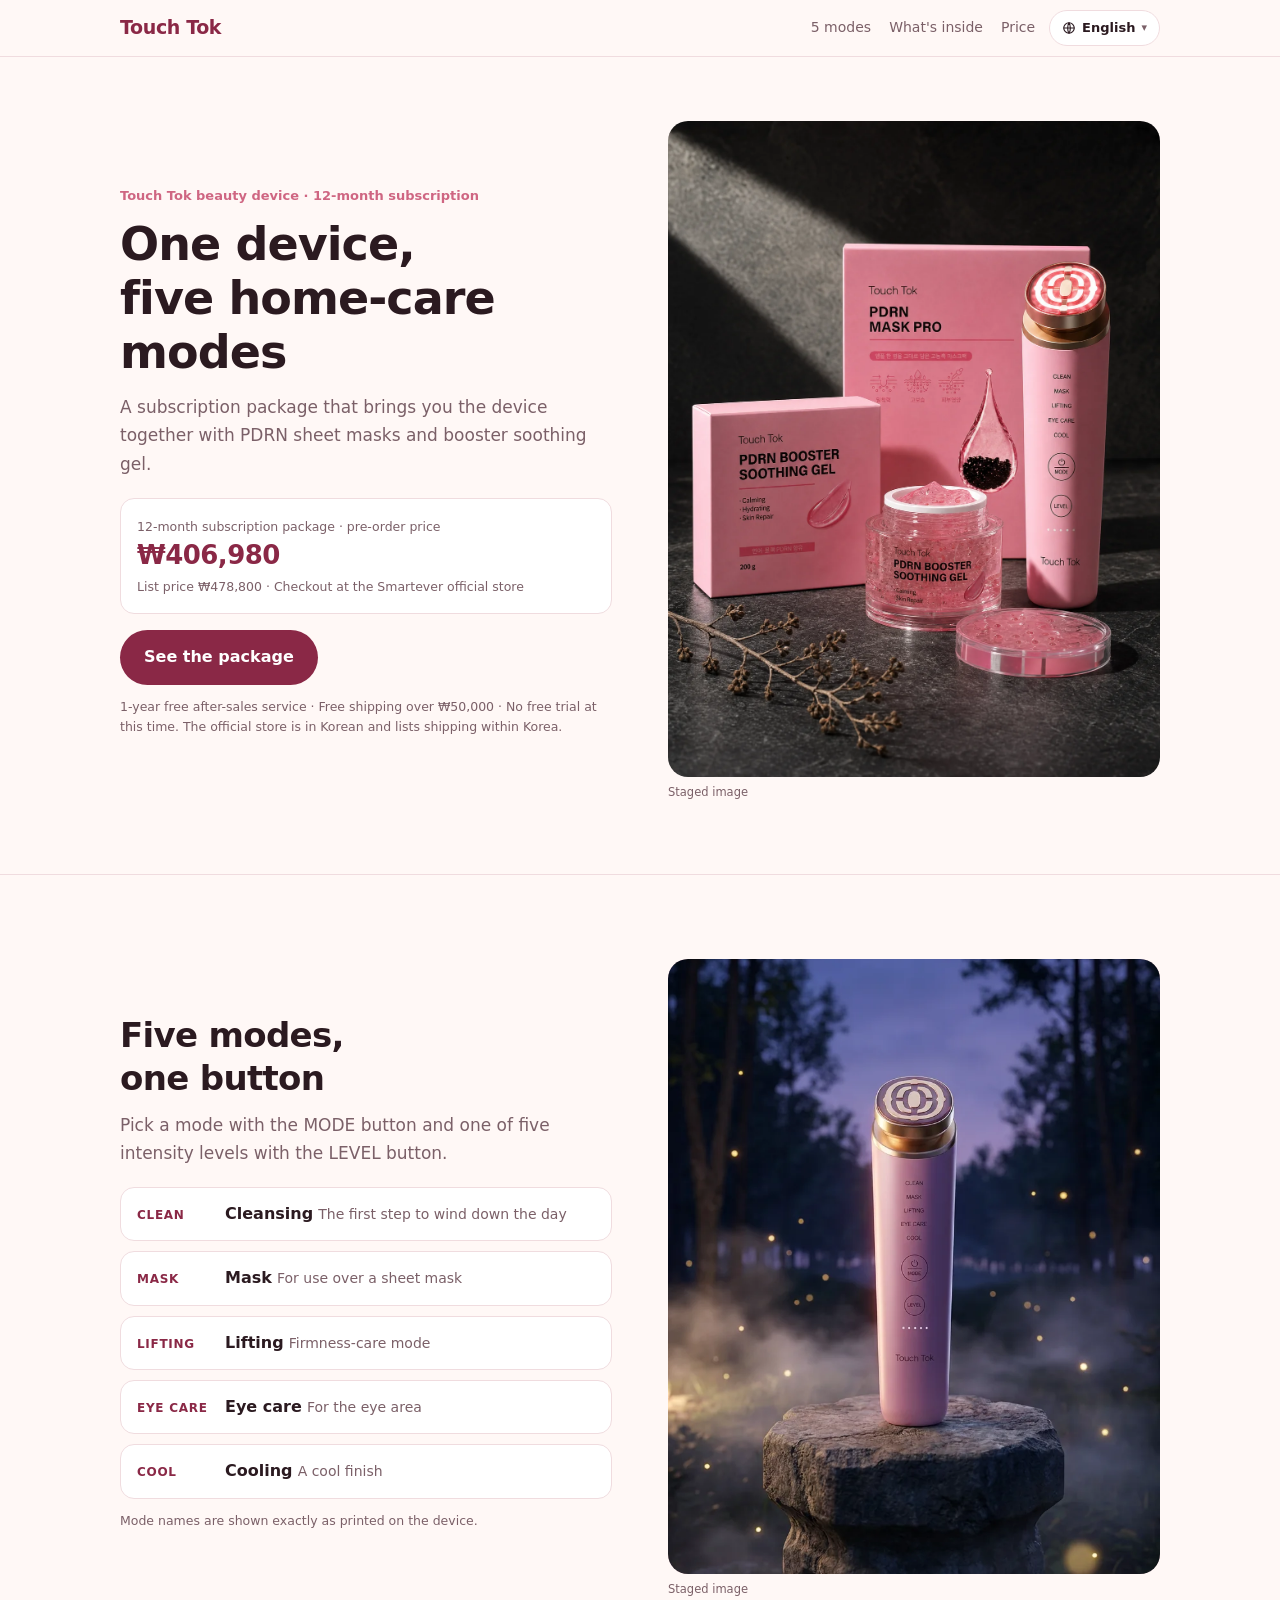
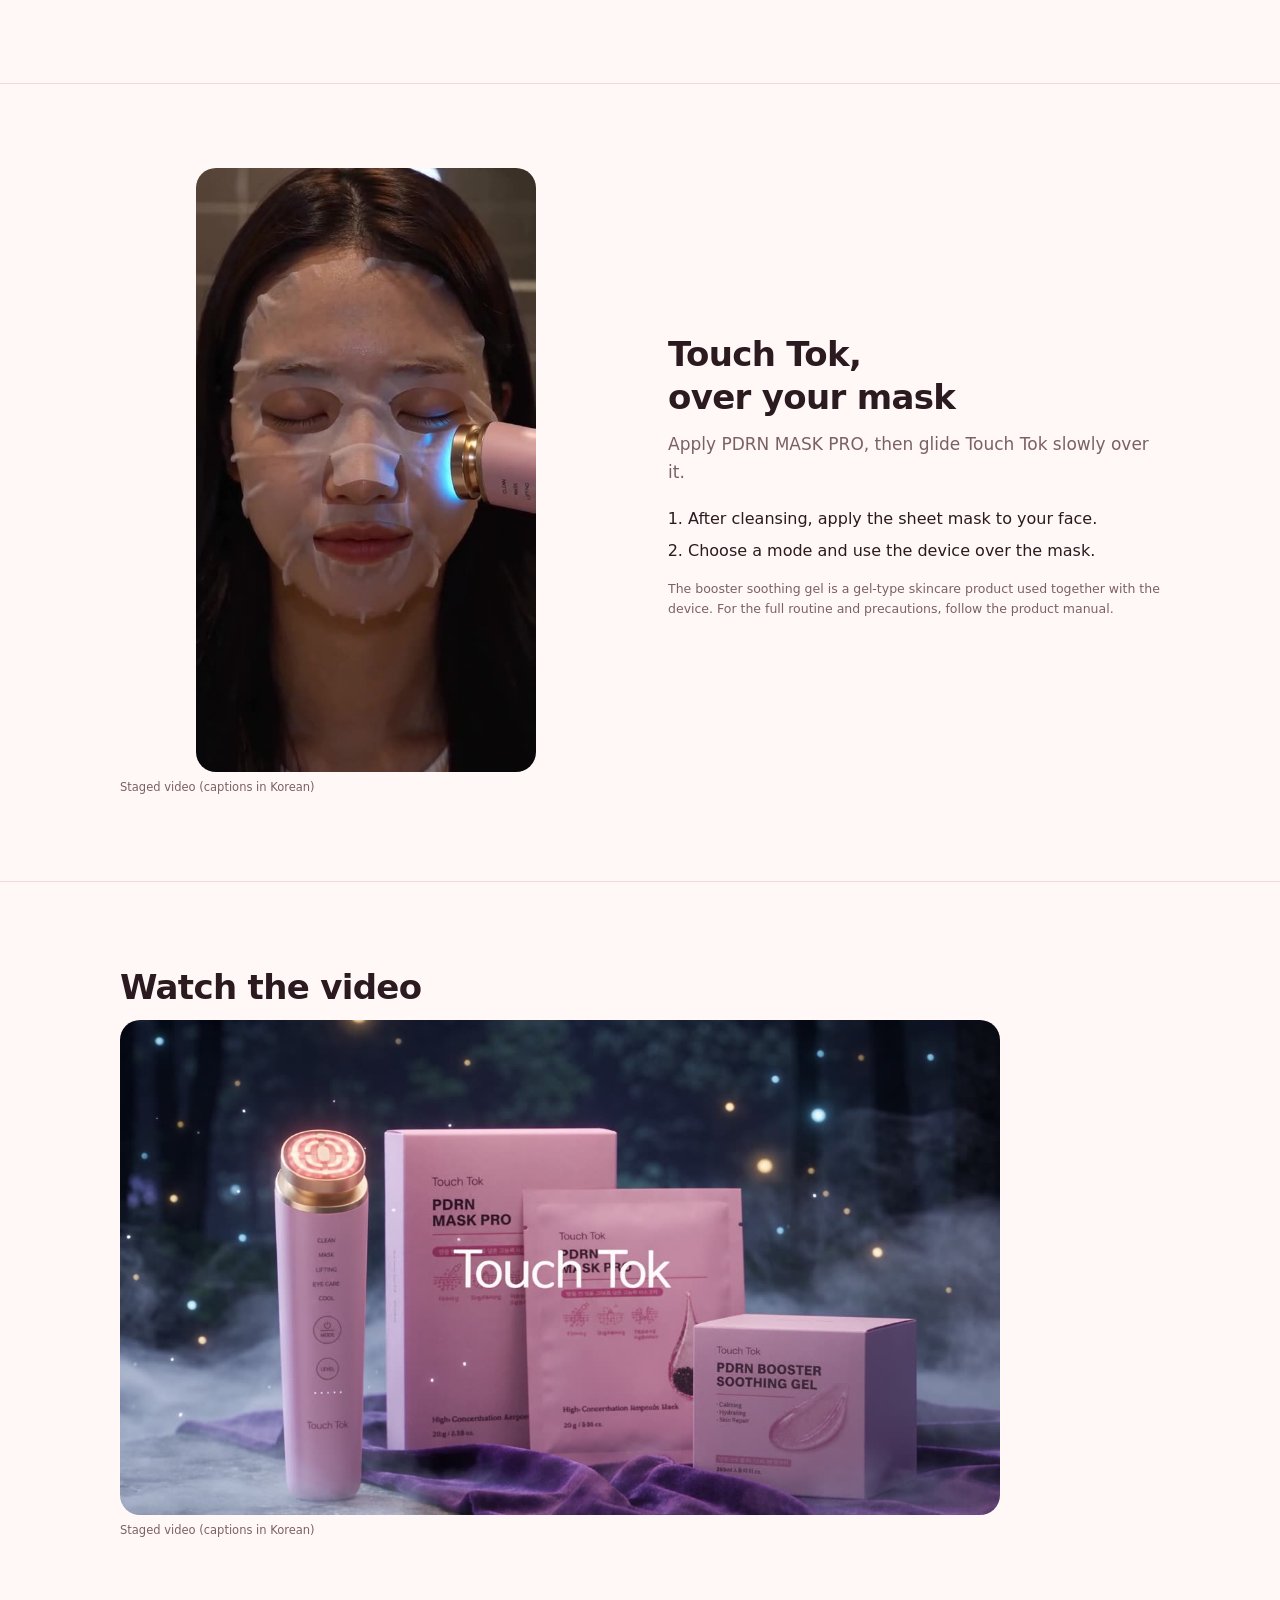
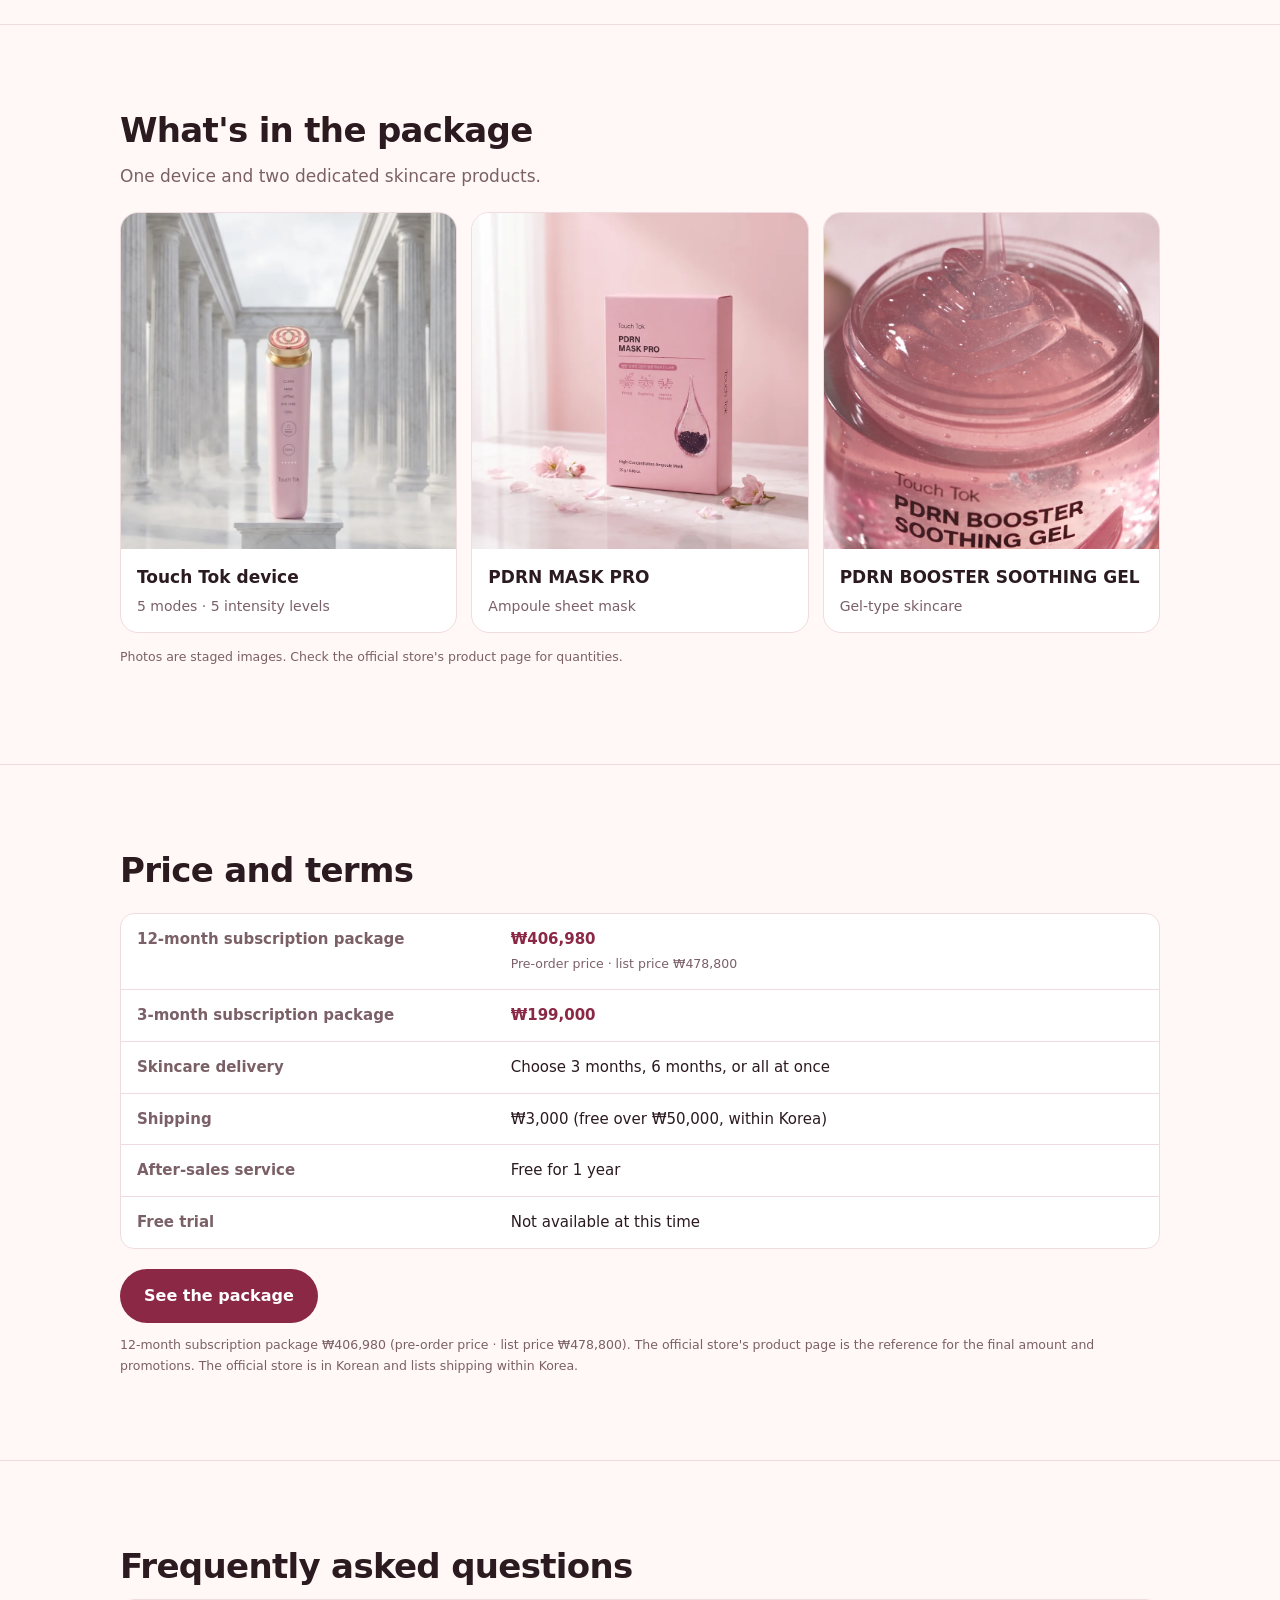
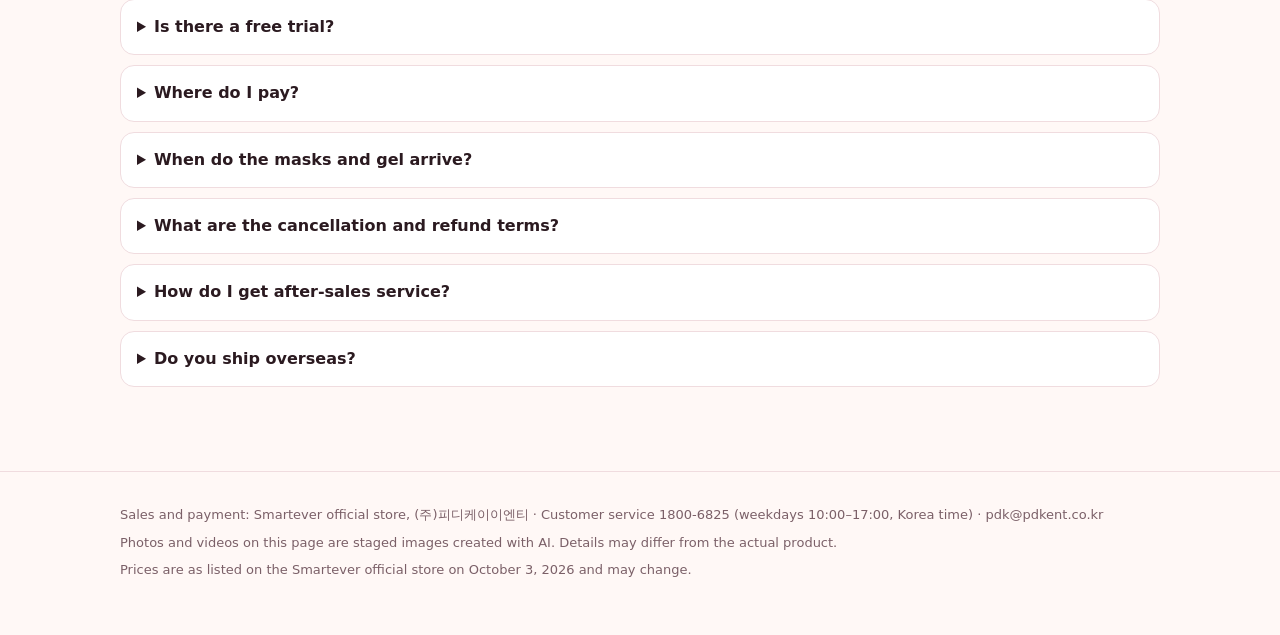
==== en/index.html @ 0e783648 "5개 언어판 추가 (en, ja, zh, es, vi) 및 언어 버튼 tools/build.py 에 언어별 문구표(T)와 언어 선택 메뉴 추가, OGV=2. 한국어 index.ht" ====
<!doctype html>
<html lang="en"><head><meta charset="utf-8"><meta name="viewport" content="width=device-width,initial-scale=1">
<title>Touch Tok | One device, five home-care modes</title><meta name="description" content="A 12-month subscription package: the Touch Tok beauty device with PDRN sheet masks and booster soothing gel."><link rel="canonical" href="https://touchtok.kr/en/"><meta property="og:url" content="https://touchtok.kr/en/"><link rel="alternate" hreflang="ko" href="https://touchtok.kr/"><link rel="alternate" hreflang="en" href="https://touchtok.kr/en/"><link rel="alternate" hreflang="ja" href="https://touchtok.kr/ja/"><link rel="alternate" hreflang="zh-Hans" href="https://touchtok.kr/zh/"><link rel="alternate" hreflang="es" href="https://touchtok.kr/es/"><link rel="alternate" hreflang="vi" href="https://touchtok.kr/vi/"><link rel="alternate" hreflang="x-default" href="https://touchtok.kr/">
<meta property="og:type" content="website"><meta property="og:title" content="Touch Tok | One device, five home-care modes"><meta property="og:description" content="A 12-month subscription package: the Touch Tok beauty device with PDRN sheet masks and booster soothing gel."><meta property="og:image" content="https://touchtok.kr/assets/og.jpg?v=2">
<link rel="stylesheet" href="../assets/site.css?v=2"></head><body>
<header class="top"><div class="w"><a class="logo" href="./">Touch Tok</a><nav><a class="pc" href="#modes">5 modes</a><a class="pc" href="#set">What's inside</a><a href="#price">Price</a></nav>
<details class="lang"><summary aria-label="Language"><svg width="14" height="14" viewBox="0 0 24 24" fill="none" stroke="currentColor" stroke-width="2" aria-hidden="true"><circle cx="12" cy="12" r="9"/><path d="M3 12h18M12 3c3 3.2 3 14.8 0 18M12 3c-3 3.2-3 14.8 0 18"/></svg>English</summary><div><a href="../" lang="ko">한국어</a><a href="../en/" lang="en" aria-current="page">English</a><a href="../ja/" lang="ja">日本語</a><a href="../zh/" lang="zh-Hans">简体中文</a><a href="../es/" lang="es">Español</a><a href="../vi/" lang="vi">Tiếng Việt</a></div></details></div></header>
<main>
<section class="hero"><div class="w two"><div>
<div class="eyebrow">Touch Tok beauty device · 12-month subscription</div>
<h1>One device,<br>five home-care modes</h1>
<p class="lead">A subscription package that brings you the device together with PDRN sheet masks and booster soothing gel.</p>
<div class="price"><span class="fine">12-month subscription package · pre-order price</span><b>₩406,980</b><span class="fine">List price ₩478,800 · Checkout at the Smartever official store</span></div>
<a class="btn" href="https://smartever.co.kr/product/detail.html?product_no=33">See the package</a>
<p class="fine" style="margin:12px 0 0">1-year free after-sales service · Free shipping over ₩50,000 · No free trial at this time. The official store is in Korean and lists shipping within Korea.</p></div>
<figure><div class="shot a34"><img src="../img/set.webp" alt="Touch Tok device, PDRN MASK PRO, PDRN BOOSTER SOOTHING GEL"></div><figcaption>Staged image</figcaption></figure></div></section>
<section id="modes"><div class="w two"><div>
<h2>Five modes,<br>one button</h2>
<p class="lead">Pick a mode with the MODE button and one of five intensity levels with the LEVEL button.</p>
<ul class="modes"><li><span class="en">CLEAN</span><div><b>Cleansing</b> <span>The first step to wind down the day</span></div></li><li><span class="en">MASK</span><div><b>Mask</b> <span>For use over a sheet mask</span></div></li><li><span class="en">LIFTING</span><div><b>Lifting</b> <span>Firmness-care mode</span></div></li><li><span class="en">EYE CARE</span><div><b>Eye care</b> <span>For the eye area</span></div></li><li><span class="en">COOL</span><div><b>Cooling</b> <span>A cool finish</span></div></li></ul><p class="fine">Mode names are shown exactly as printed on the device.</p></div>
<figure><div class="shot a45"><img src="../img/device.webp" alt="Front of the Touch Tok device" loading="lazy"></div><figcaption>Staged image</figcaption></figure></div></section>
<section id="how"><div class="w two"><figure><div class="shot v9"><video src="../img/use.mp4" poster="../img/use.jpg" aria-label="Using Touch Tok over a sheet mask" autoplay muted loop playsinline preload="metadata"></video></div><figcaption>Staged video (captions in Korean)</figcaption></figure><div>
<h2>Touch Tok,<br>over your mask</h2>
<p class="lead">Apply PDRN MASK PRO, then glide Touch Tok slowly over it.</p>
<ol><li>After cleansing, apply the sheet mask to your face.</li><li>Choose a mode and use the device over the mask.</li></ol>
<p class="fine">The booster soothing gel is a gel-type skincare product used together with the device. For the full routine and precautions, follow the product manual.</p></div></div></section>
<section><div class="w"><h2>Watch the video</h2><div class="film"><figure><div class="shot v16"><video src="../img/film.mp4" poster="../img/film.jpg" aria-label="The Touch Tok set and how it is used" autoplay muted loop playsinline preload="metadata"></video></div><figcaption>Staged video (captions in Korean)</figcaption></figure></div></div></section>
<section id="set"><div class="w"><h2>What's in the package</h2><p class="lead">One device and two dedicated skincare products.</p>
<div class="cards"><div class="card"><div class="ph"><img src="../img/device2.webp" alt="Touch Tok device" loading="lazy"></div><div class="tx"><h3>Touch Tok device</h3><p>5 modes · 5 intensity levels</p></div></div><div class="card"><div class="ph"><img src="../img/mask.webp" alt="PDRN MASK PRO" loading="lazy"></div><div class="tx"><h3>PDRN MASK PRO</h3><p>Ampoule sheet mask</p></div></div><div class="card"><div class="ph"><img src="../img/gel.webp" alt="PDRN BOOSTER SOOTHING GEL" loading="lazy"></div><div class="tx"><h3>PDRN BOOSTER SOOTHING GEL</h3><p>Gel-type skincare</p></div></div></div>
<p class="fine">Photos are staged images. Check the official store's product page for quantities.</p></div></section>
<section id="price"><div class="w"><h2>Price and terms</h2>
<table><tr><th>12-month subscription package</th><td><b>₩406,980</b><br><span class="fine">Pre-order price · list price ₩478,800</span></td></tr>
<tr><th>3-month subscription package</th><td><b>₩199,000</b></td></tr>
<tr><th>Skincare delivery</th><td>Choose 3 months, 6 months, or all at once</td></tr>
<tr><th>Shipping</th><td>₩3,000 (free over ₩50,000, within Korea)</td></tr>
<tr><th>After-sales service</th><td>Free for 1 year</td></tr>
<tr><th>Free trial</th><td>Not available at this time</td></tr></table>
<a class="btn" href="https://smartever.co.kr/product/detail.html?product_no=33">See the package</a>
<p class="fine" style="margin:12px 0 0">12-month subscription package ₩406,980 (pre-order price · list price ₩478,800). The official store's product page is the reference for the final amount and promotions. The official store is in Korean and lists shipping within Korea.</p></div></section>
<section class="faq"><div class="w"><h2>Frequently asked questions</h2><details><summary>Is there a free trial?</summary><p>Not at this time.</p></details><details><summary>Where do I pay?</summary><p>At the Smartever official store (smartever.co.kr). The button below opens the product page. The store is in Korean.</p></details><details><summary>When do the masks and gel arrive?</summary><p>When ordering, you choose delivery over 3 months, 6 months, or all at once.</p></details><details><summary>What are the cancellation and refund terms?</summary><p>They follow the notice on the official store's product page. For questions, contact customer service at 1800-6825 (weekdays 10:00–17:00, Korea time).</p></details><details><summary>How do I get after-sales service?</summary><p>Purchases from the official seller come with 1 year of free after-sales service.</p></details><details><summary>Do you ship overseas?</summary><p>The official store currently lists shipping within Korea. If you are ordering from abroad, please check the product page first.</p></details></div></section>
</main>
<footer><div class="w"><p>Sales and payment: Smartever official store, (주)피디케이이엔티 · Customer service 1800-6825 (weekdays 10:00–17:00, Korea time) · pdk@pdkent.co.kr</p><p>Photos and videos on this page are staged images created with AI. Details may differ from the actual product.</p><p>Prices are as listed on the Smartever official store on October 3, 2026 and may change.</p></div></footer>
<div class="sticky"><a class="btn" href="https://smartever.co.kr/product/detail.html?product_no=33">See the package · ₩406,980</a></div></body></html>
---- assets/site.css ----
:root{--bg:#fff8f6;--ink:#2b1a20;--mut:#7b6068;--pink:#f6ccd5;--rose:#cf6682;--berry:#8a2846;--line:#f0dcdf}
*{box-sizing:border-box}html{scroll-behavior:smooth}
body{margin:0;background:var(--bg);color:var(--ink);font:16px/1.65 Pretendard,"Apple SD Gothic Neo","Noto Sans KR","Malgun Gothic",sans-serif;word-break:keep-all;-webkit-font-smoothing:antialiased}
img,video{max-width:100%;display:block}a{color:inherit}
.w{max-width:1080px;margin:0 auto;padding:0 20px}
.draft{background:var(--ink);color:#fff;text-align:center;font-size:12px;padding:6px}
.top{position:sticky;top:0;z-index:5;background:rgba(255,248,246,.92);backdrop-filter:blur(8px);border-bottom:1px solid var(--line)}
.top .w{display:flex;align-items:center;height:56px}
.logo{font-weight:800;font-size:19px;letter-spacing:-.02em;text-decoration:none;color:var(--berry);white-space:nowrap}
.top nav{margin-left:auto;display:flex;gap:18px;font-size:14px}.top nav a{text-decoration:none;color:var(--mut);white-space:nowrap}.top nav .pc{display:none}
.lang{position:relative;margin:0 0 0 14px;padding:0;border:0;background:none;border-radius:0}
.lang summary{list-style:none;display:flex;align-items:center;gap:6px;font-weight:600;font-size:13px;border:1px solid var(--line);border-radius:999px;padding:6px 12px;background:#fff;white-space:nowrap}
.lang summary::-webkit-details-marker{display:none}.lang summary::after{content:"▾";font-size:11px;color:var(--mut)}
.lang div{position:absolute;right:0;top:calc(100% + 8px);min-width:150px;background:#fff;border:1px solid var(--line);border-radius:14px;padding:6px;box-shadow:0 12px 30px rgba(43,26,32,.12)}
.lang a{display:block;padding:9px 12px;border-radius:9px;text-decoration:none;font-size:14px}.lang a[aria-current]{background:var(--bg);font-weight:700;color:var(--berry)}
.btn{display:inline-block;background:var(--berry);color:#fff;text-decoration:none;font-weight:700;padding:14px 24px;border-radius:999px;text-align:center}
section{padding:52px 0;border-top:1px solid var(--line)}.hero{border-top:0;padding:36px 0 44px}
.two{display:grid;gap:28px}
.eyebrow{color:var(--rose);font-weight:700;font-size:13px}
h1{font-size:38px;line-height:1.18;letter-spacing:-.03em;margin:10px 0 14px;font-weight:800}
h2{font-size:26px;line-height:1.28;letter-spacing:-.02em;margin:0 0 10px;font-weight:800}
h3{margin:0 0 4px;font-size:17px}
.lead{color:var(--mut);margin:0 0 20px;font-size:17px}
.price{background:#fff;border:1px solid var(--line);border-radius:14px;padding:14px 16px;margin:0 0 16px}
.price b{display:block;font-size:26px;letter-spacing:-.02em;color:var(--berry);line-height:1.3}
.fine{font-size:12.5px;color:var(--mut)}
figure{margin:0}figcaption{font-size:11.5px;color:var(--mut);margin-top:6px}
.shot{border-radius:20px;overflow:hidden;background:var(--pink)}.shot img,.shot video{width:100%;height:100%;object-fit:cover}
.a34{aspect-ratio:3/4}.a45{aspect-ratio:4/5}.a45 img{object-position:50% 62%}.a11{aspect-ratio:1/1}.v16{aspect-ratio:16/9}
.v9{aspect-ratio:9/16;max-width:340px;margin:0 auto}
.modes{list-style:none;padding:0;margin:20px 0 12px;display:grid;gap:10px}
.modes li{display:flex;gap:12px;align-items:baseline;background:#fff;border:1px solid var(--line);border-radius:14px;padding:13px 16px}
.modes .en{font-weight:800;font-size:12px;letter-spacing:.06em;color:var(--berry);width:76px;flex:none}
.modes span{color:var(--mut);font-size:14px}
ol{padding-left:20px;margin:0 0 14px}ol li{margin:6px 0}
.cards{display:grid;gap:14px;margin:22px 0 14px}
.card{display:flex;align-items:center;background:#fff;border:1px solid var(--line);border-radius:18px;overflow:hidden;text-decoration:none}
.card .ph{aspect-ratio:1/1;background:var(--pink);width:112px;flex:none}.card .ph img{width:100%;height:100%;object-fit:cover}
.card .tx{padding:14px 16px}.card p{margin:0;color:var(--mut);font-size:14px}.card b{color:var(--berry)}
table{width:100%;border-collapse:separate;border-spacing:0;background:#fff;border:1px solid var(--line);border-radius:14px;overflow:hidden;margin:20px 0}
th,td{text-align:left;padding:13px 16px;border-bottom:1px solid var(--line);font-size:15px;vertical-align:top}
th{width:36%;font-weight:600;color:var(--mut)}tr:last-child th,tr:last-child td{border-bottom:0}td b{color:var(--berry)}
.faq details{background:#fff;border:1px solid var(--line);border-radius:14px;padding:14px 16px;margin-top:10px}
summary{font-weight:700;cursor:pointer}.faq details p{margin:8px 0 0;color:var(--mut)}
footer{padding:32px 0 104px;border-top:1px solid var(--line);font-size:13px;color:var(--mut)}footer p{margin:0 0 6px}
.sticky{position:fixed;left:0;right:0;bottom:0;padding:10px 16px calc(10px + env(safe-area-inset-bottom));background:rgba(255,248,246,.95);backdrop-filter:blur(8px);border-top:1px solid var(--line);z-index:6}
.sticky .btn{display:block}
html:lang(en) body,html:lang(es) body,html:lang(vi) body{font-family:system-ui,-apple-system,"Segoe UI",Roboto,"Helvetica Neue",Arial,sans-serif}
html:lang(en) h1,html:lang(es) h1,html:lang(vi) h1{font-size:33px;letter-spacing:-.02em}
html:lang(ja) body{font-family:"Hiragino Sans","Yu Gothic UI",Meiryo,"Noto Sans JP","Noto Sans CJK JP",sans-serif;word-break:normal;line-break:strict}
html:lang(zh) body{font-family:"PingFang SC","Microsoft YaHei","Noto Sans SC","Noto Sans CJK SC",sans-serif;word-break:normal}
@media(min-width:800px){.top nav .pc{display:inline}.hero{padding:64px 0 72px}.two{grid-template-columns:1fr 1fr;gap:56px;align-items:center}
h1{font-size:56px}h2{font-size:34px}section{padding:84px 0}.cards{grid-template-columns:repeat(3,1fr)}
html:lang(en) h1,html:lang(es) h1,html:lang(vi) h1{font-size:46px}html:lang(ja) h1{font-size:50px}
.card{display:block}.card .ph{width:auto}.sticky{display:none}footer{padding-bottom:48px}.film{max-width:880px}}
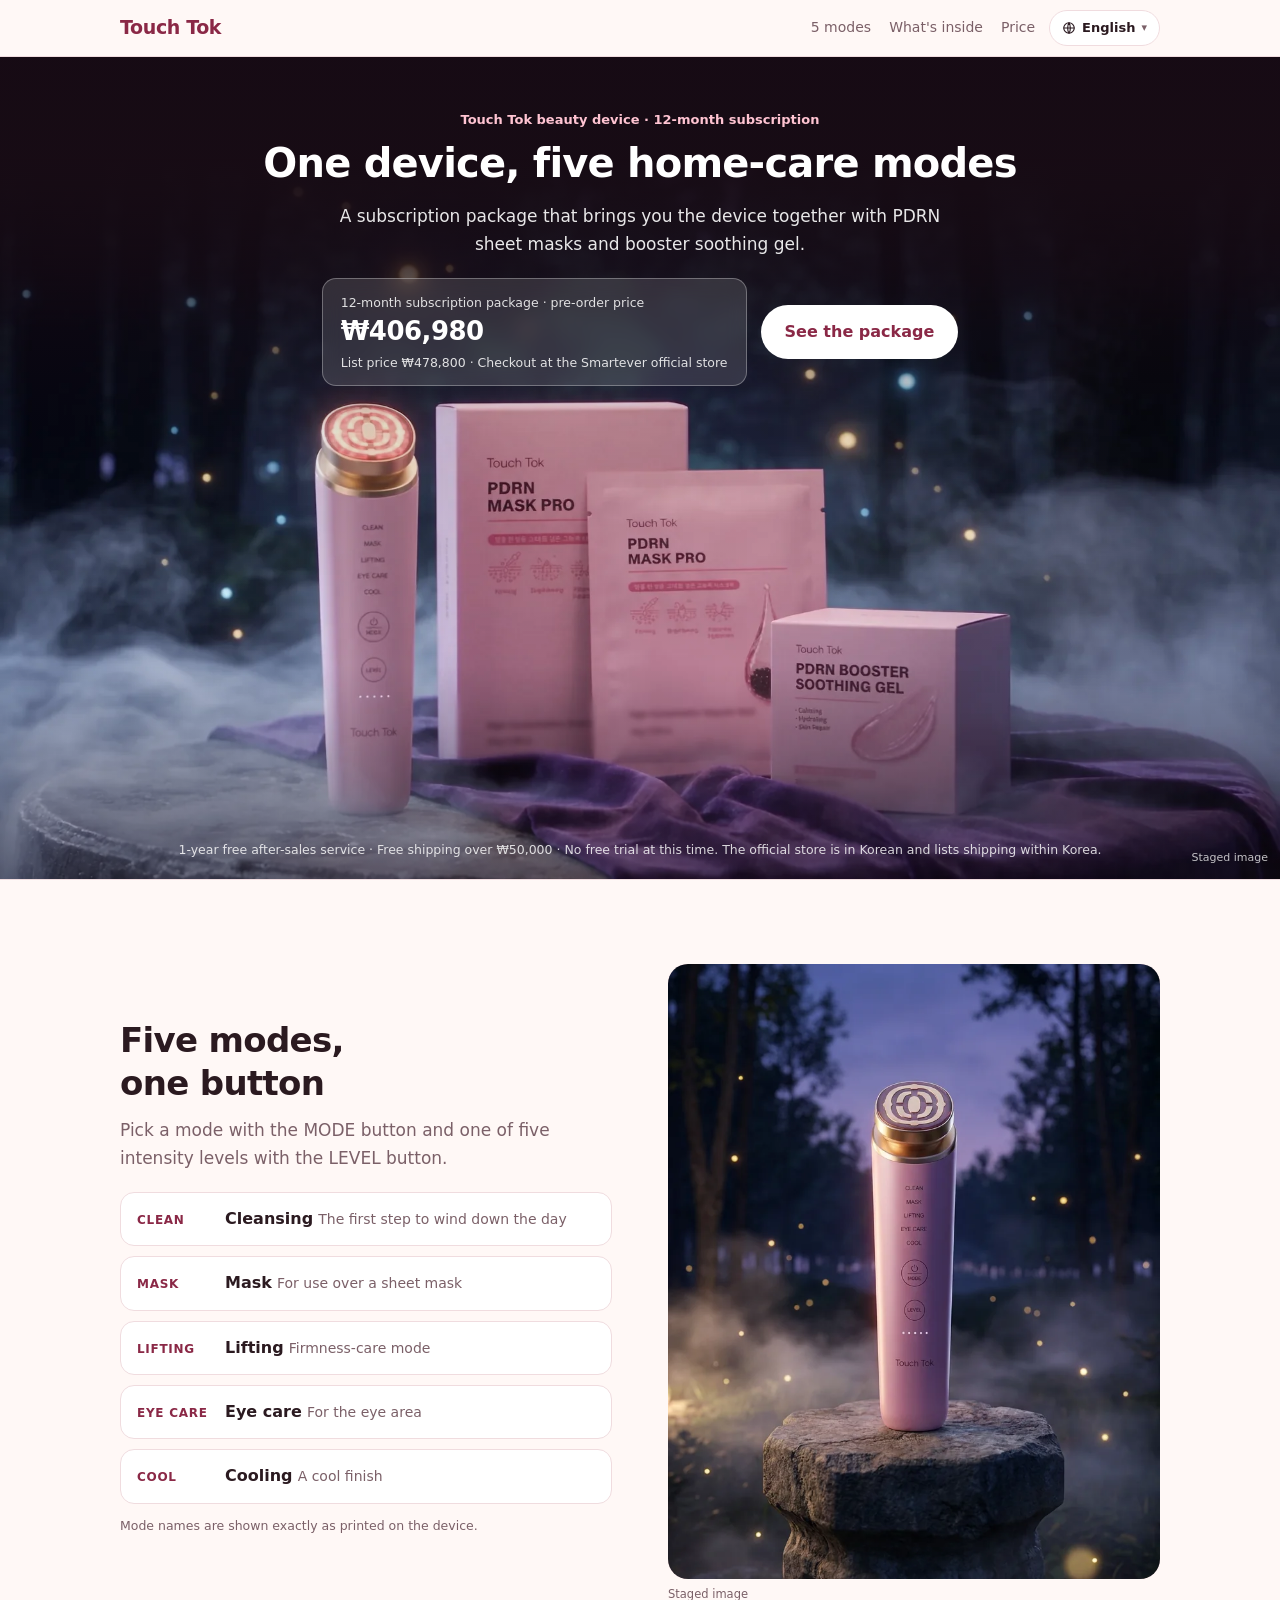
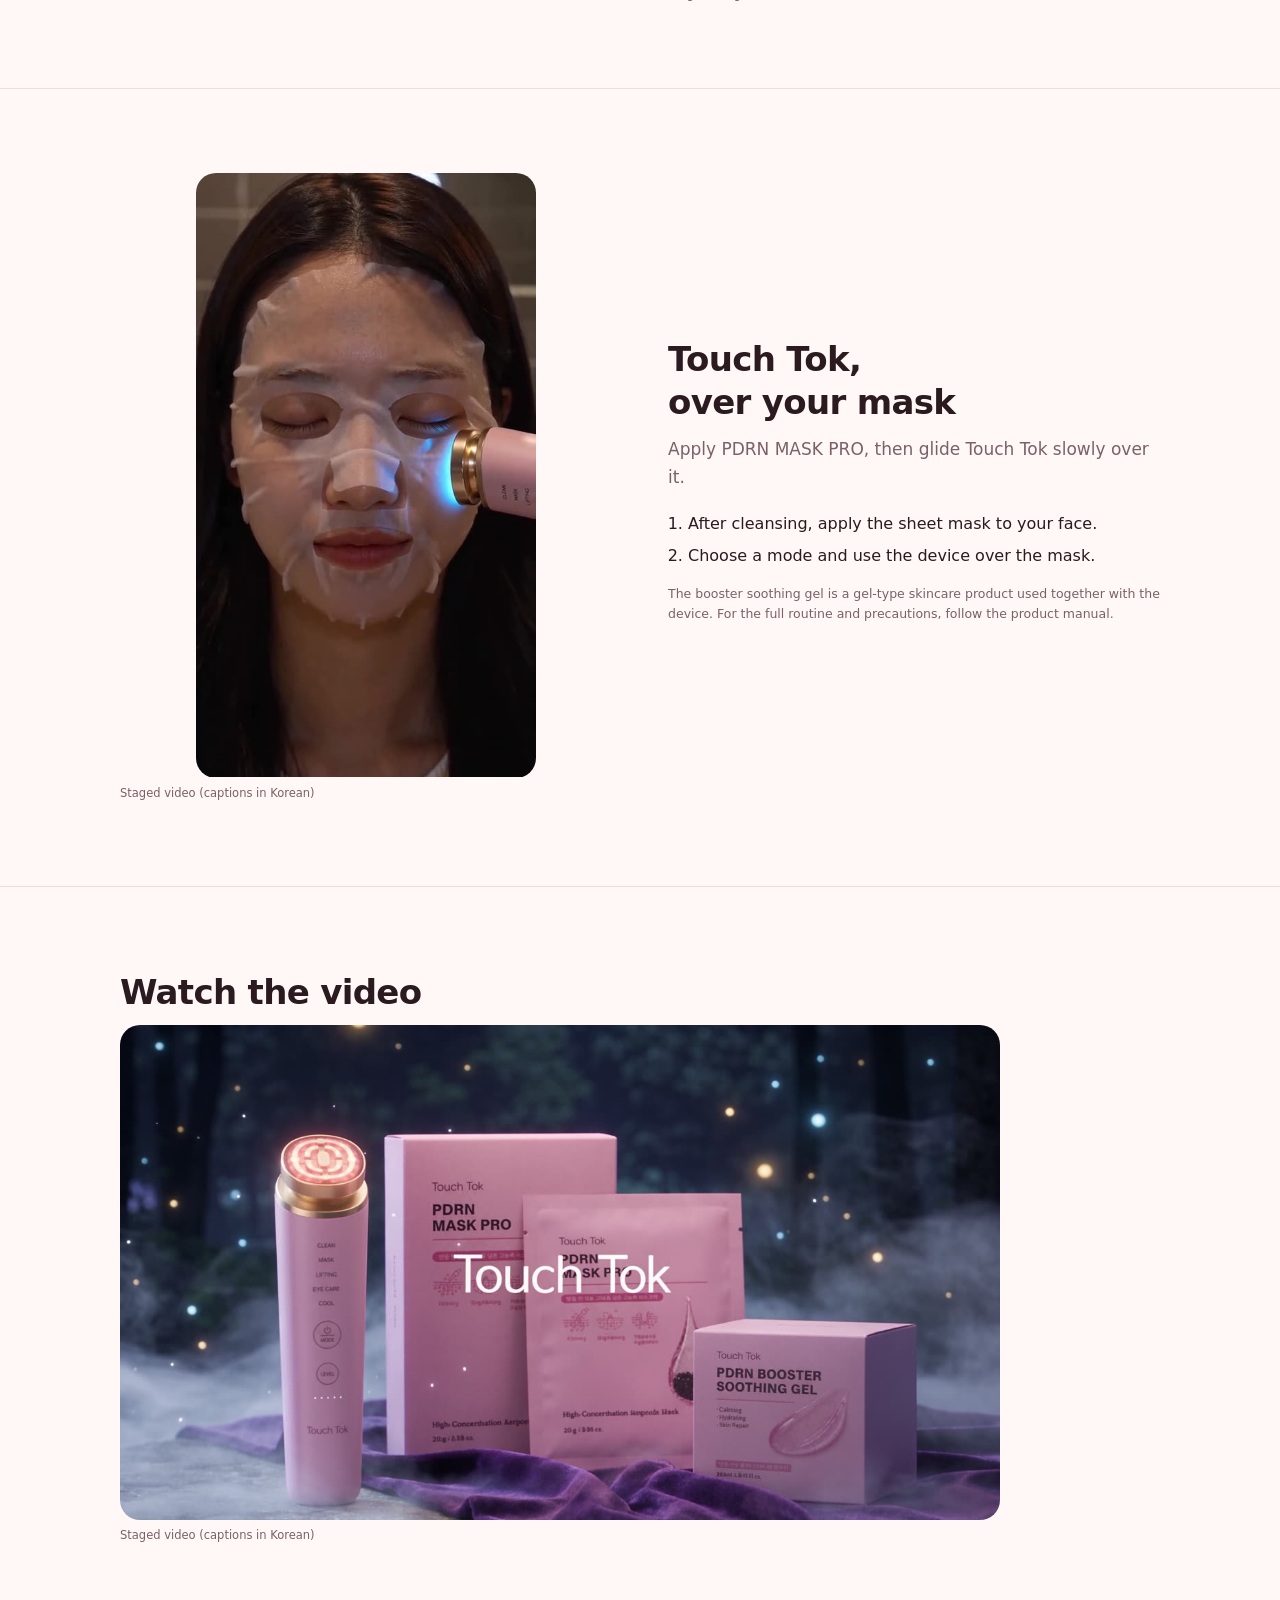
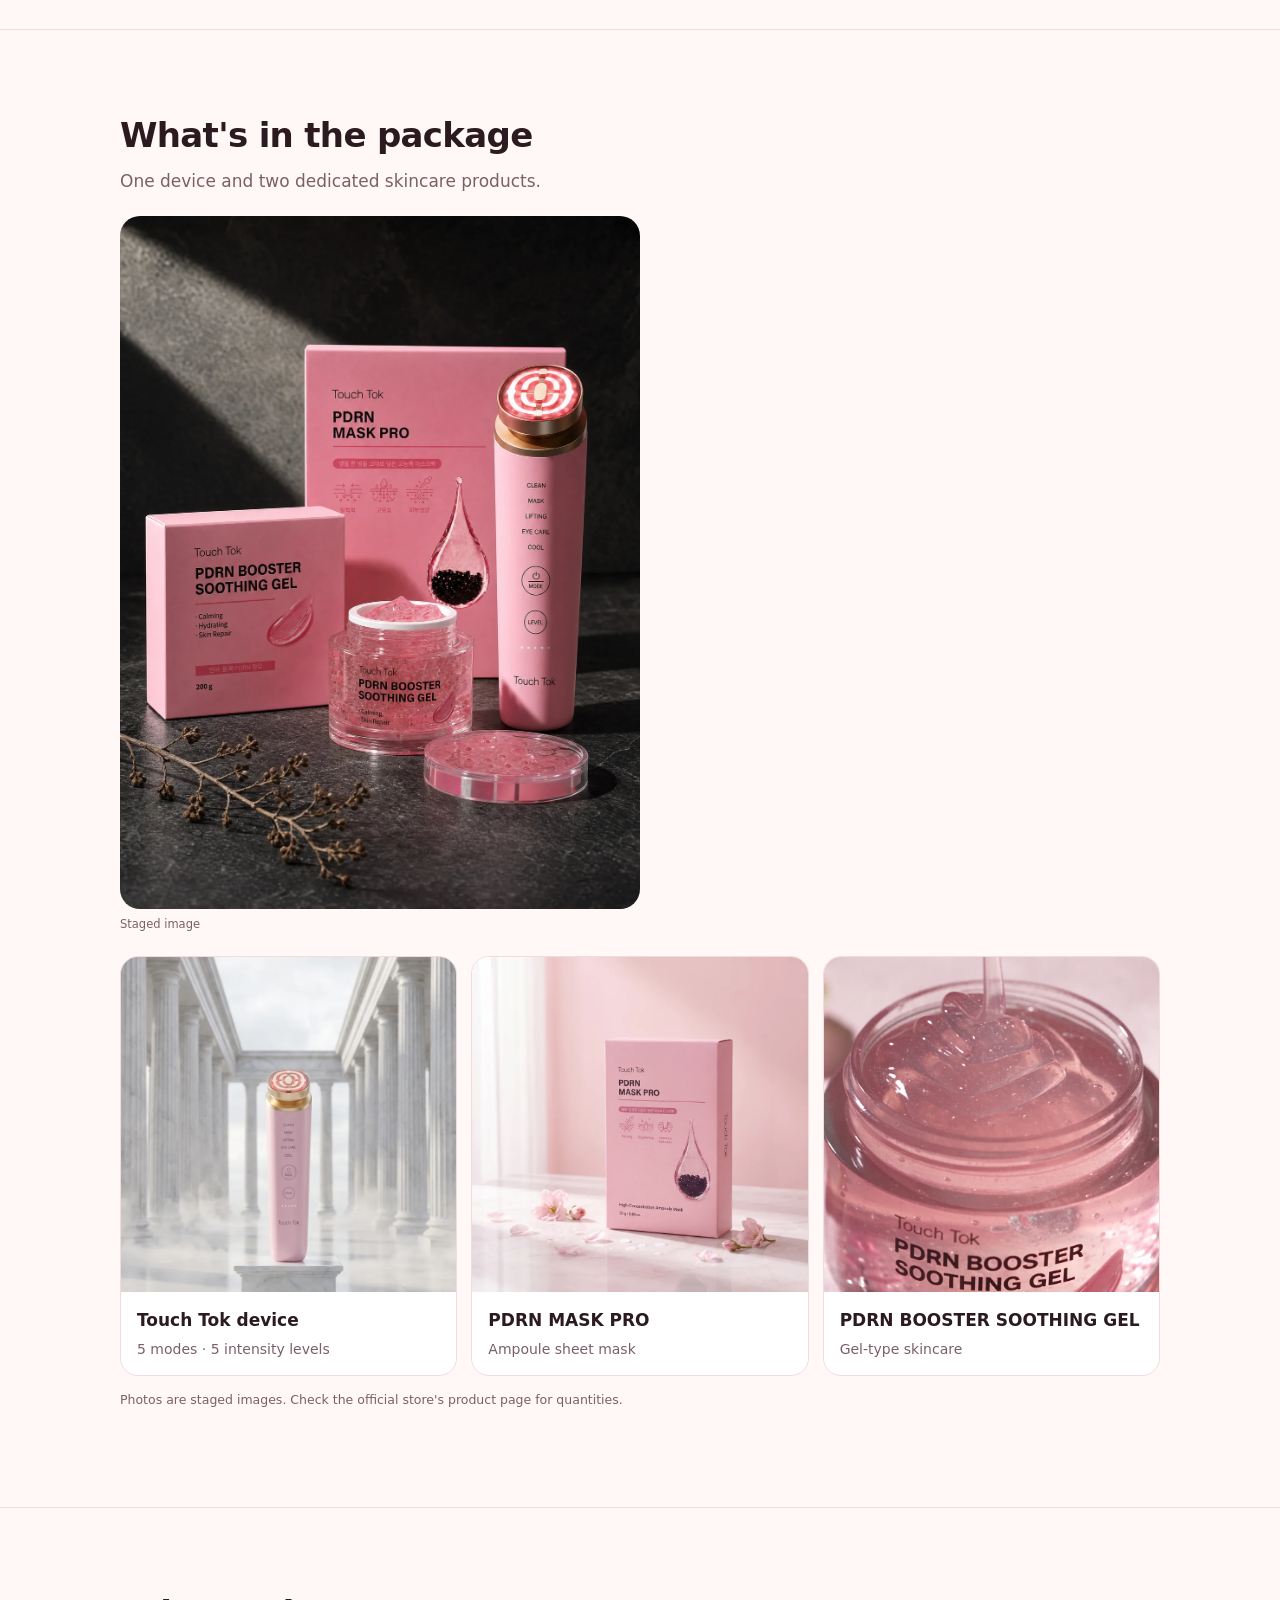
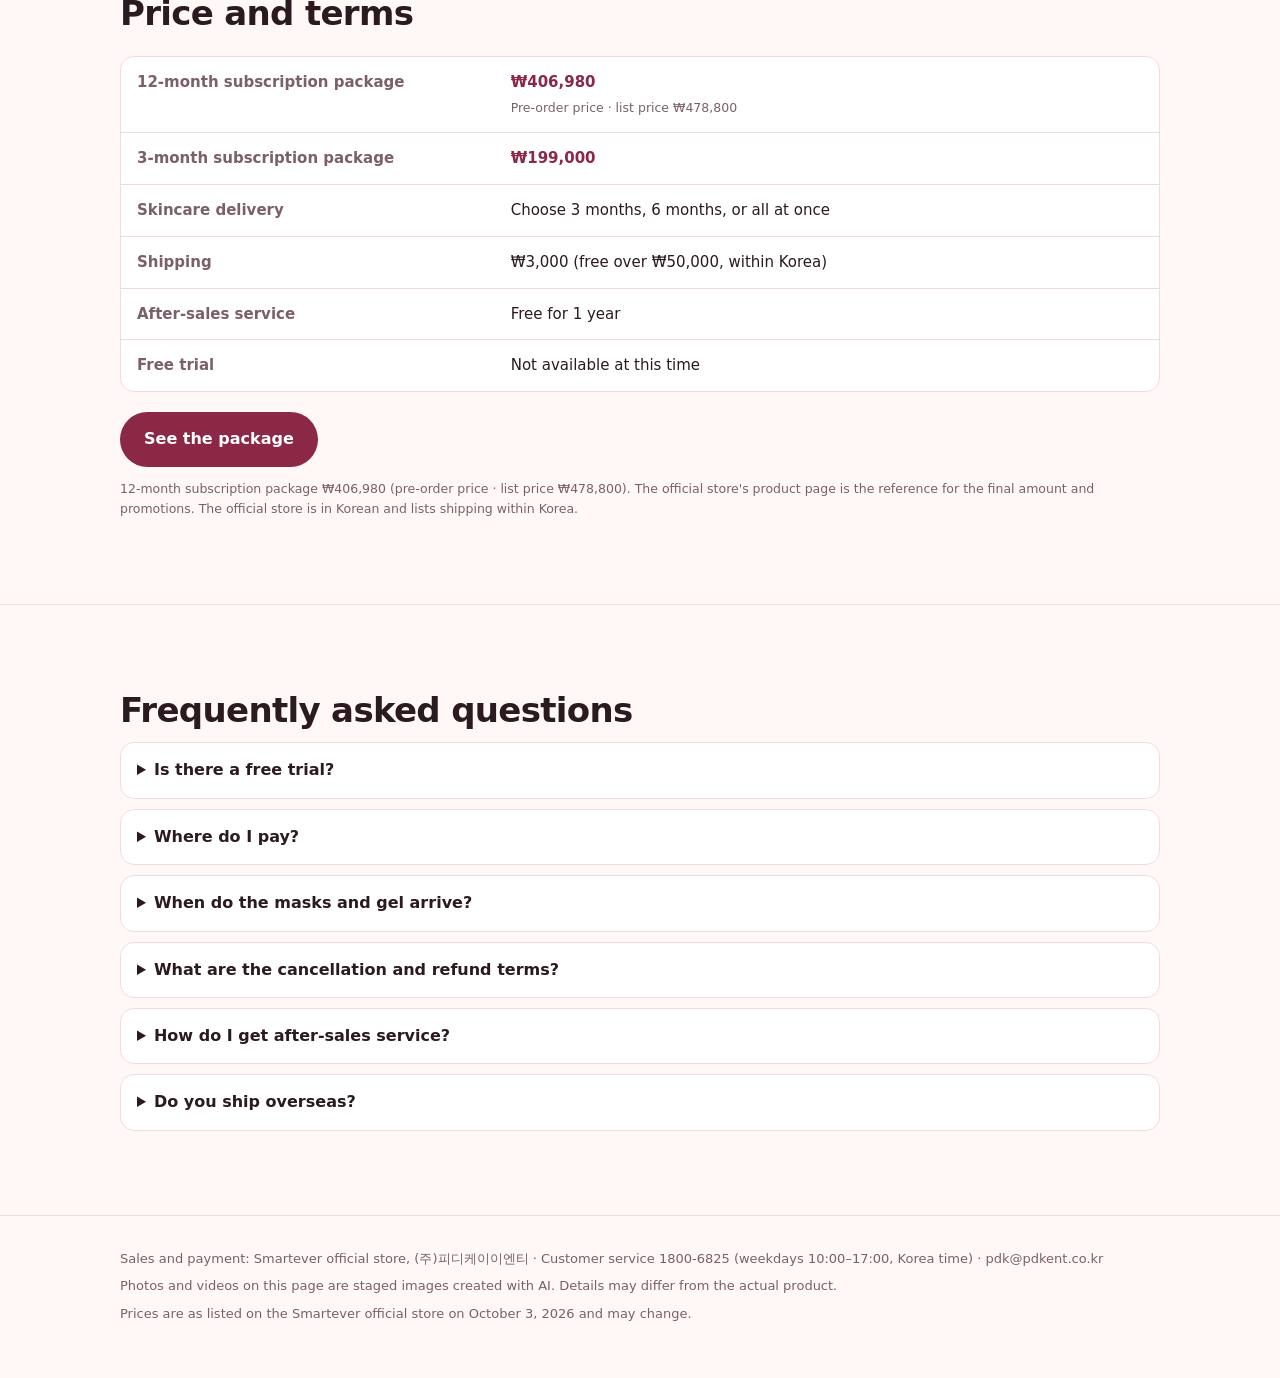
==== commit 0235655f: "첫 화면에 배경 사진 추가 (hero-tall/hero-wide), OGV=3 img/hero-tall.webp(폰)·img/hero-wide.webp(PC)를 첫 화면 배경으로 " ====
--- a/en/index.html
+++ b/en/index.html
@@ -1,19 +1,18 @@
 <!doctype html>
 <html lang="en"><head><meta charset="utf-8"><meta name="viewport" content="width=device-width,initial-scale=1">
 <title>Touch Tok | One device, five home-care modes</title><meta name="description" content="A 12-month subscription package: the Touch Tok beauty device with PDRN sheet masks and booster soothing gel."><link rel="canonical" href="https://touchtok.kr/en/"><meta property="og:url" content="https://touchtok.kr/en/"><link rel="alternate" hreflang="ko" href="https://touchtok.kr/"><link rel="alternate" hreflang="en" href="https://touchtok.kr/en/"><link rel="alternate" hreflang="ja" href="https://touchtok.kr/ja/"><link rel="alternate" hreflang="zh-Hans" href="https://touchtok.kr/zh/"><link rel="alternate" hreflang="es" href="https://touchtok.kr/es/"><link rel="alternate" hreflang="vi" href="https://touchtok.kr/vi/"><link rel="alternate" hreflang="x-default" href="https://touchtok.kr/">
-<meta property="og:type" content="website"><meta property="og:title" content="Touch Tok | One device, five home-care modes"><meta property="og:description" content="A 12-month subscription package: the Touch Tok beauty device with PDRN sheet masks and booster soothing gel."><meta property="og:image" content="https://touchtok.kr/assets/og.jpg?v=2">
-<link rel="stylesheet" href="../assets/site.css?v=2"></head><body>
+<meta property="og:type" content="website"><meta property="og:title" content="Touch Tok | One device, five home-care modes"><meta property="og:description" content="A 12-month subscription package: the Touch Tok beauty device with PDRN sheet masks and booster soothing gel."><meta property="og:image" content="https://touchtok.kr/assets/og.jpg?v=3">
+<link rel="stylesheet" href="../assets/site.css?v=3"></head><body>
 <header class="top"><div class="w"><a class="logo" href="./">Touch Tok</a><nav><a class="pc" href="#modes">5 modes</a><a class="pc" href="#set">What's inside</a><a href="#price">Price</a></nav>
 <details class="lang"><summary aria-label="Language"><svg width="14" height="14" viewBox="0 0 24 24" fill="none" stroke="currentColor" stroke-width="2" aria-hidden="true"><circle cx="12" cy="12" r="9"/><path d="M3 12h18M12 3c3 3.2 3 14.8 0 18M12 3c-3 3.2-3 14.8 0 18"/></svg>English</summary><div><a href="../" lang="ko">한국어</a><a href="../en/" lang="en" aria-current="page">English</a><a href="../ja/" lang="ja">日本語</a><a href="../zh/" lang="zh-Hans">简体中文</a><a href="../es/" lang="es">Español</a><a href="../vi/" lang="vi">Tiếng Việt</a></div></details></div></header>
 <main>
-<section class="hero"><div class="w two"><div>
+<section class="hero"><picture class="hbg"><source media="(min-width:800px)" srcset="../img/hero-wide.webp"><img src="../img/hero-tall.webp" alt="Touch Tok device, PDRN MASK PRO, PDRN BOOSTER SOOTHING GEL"></picture><span class="hcap">Staged image</span>
+<div class="w">
 <div class="eyebrow">Touch Tok beauty device · 12-month subscription</div>
-<h1>One device,<br>five home-care modes</h1>
+<h1>One device, <br>five home-care modes</h1>
 <p class="lead">A subscription package that brings you the device together with PDRN sheet masks and booster soothing gel.</p>
-<div class="price"><span class="fine">12-month subscription package · pre-order price</span><b>₩406,980</b><span class="fine">List price ₩478,800 · Checkout at the Smartever official store</span></div>
-<a class="btn" href="https://smartever.co.kr/product/detail.html?product_no=33">See the package</a>
-<p class="fine" style="margin:12px 0 0">1-year free after-sales service · Free shipping over ₩50,000 · No free trial at this time. The official store is in Korean and lists shipping within Korea.</p></div>
-<figure><div class="shot a34"><img src="../img/set.webp" alt="Touch Tok device, PDRN MASK PRO, PDRN BOOSTER SOOTHING GEL"></div><figcaption>Staged image</figcaption></figure></div></section>
+<div class="hbuy"><div class="price"><span class="fine">12-month subscription package · pre-order price</span><b>₩406,980</b><span class="fine">List price ₩478,800 · Checkout at the Smartever official store</span></div><a class="btn" href="https://smartever.co.kr/product/detail.html?product_no=33">See the package</a></div>
+<p class="fine">1-year free after-sales service · Free shipping over ₩50,000 · No free trial at this time. The official store is in Korean and lists shipping within Korea.</p></div></section>
 <section id="modes"><div class="w two"><div>
 <h2>Five modes,<br>one button</h2>
 <p class="lead">Pick a mode with the MODE button and one of five intensity levels with the LEVEL button.</p>
@@ -26,6 +25,7 @@
 <p class="fine">The booster soothing gel is a gel-type skincare product used together with the device. For the full routine and precautions, follow the product manual.</p></div></div></section>
 <section><div class="w"><h2>Watch the video</h2><div class="film"><figure><div class="shot v16"><video src="../img/film.mp4" poster="../img/film.jpg" aria-label="The Touch Tok set and how it is used" autoplay muted loop playsinline preload="metadata"></video></div><figcaption>Staged video (captions in Korean)</figcaption></figure></div></div></section>
 <section id="set"><div class="w"><h2>What's in the package</h2><p class="lead">One device and two dedicated skincare products.</p>
+<div class="setfig"><figure><div class="shot a34"><img src="../img/set.webp" alt="Touch Tok device, PDRN MASK PRO, PDRN BOOSTER SOOTHING GEL" loading="lazy"></div><figcaption>Staged image</figcaption></figure></div>
 <div class="cards"><div class="card"><div class="ph"><img src="../img/device2.webp" alt="Touch Tok device" loading="lazy"></div><div class="tx"><h3>Touch Tok device</h3><p>5 modes · 5 intensity levels</p></div></div><div class="card"><div class="ph"><img src="../img/mask.webp" alt="PDRN MASK PRO" loading="lazy"></div><div class="tx"><h3>PDRN MASK PRO</h3><p>Ampoule sheet mask</p></div></div><div class="card"><div class="ph"><img src="../img/gel.webp" alt="PDRN BOOSTER SOOTHING GEL" loading="lazy"></div><div class="tx"><h3>PDRN BOOSTER SOOTHING GEL</h3><p>Gel-type skincare</p></div></div></div>
 <p class="fine">Photos are staged images. Check the official store's product page for quantities.</p></div></section>
 <section id="price"><div class="w"><h2>Price and terms</h2>
--- a/assets/site.css
+++ b/assets/site.css
@@ -14,7 +14,17 @@
 .lang div{position:absolute;right:0;top:calc(100% + 8px);min-width:150px;background:#fff;border:1px solid var(--line);border-radius:14px;padding:6px;box-shadow:0 12px 30px rgba(43,26,32,.12)}
 .lang a{display:block;padding:9px 12px;border-radius:9px;text-decoration:none;font-size:14px}.lang a[aria-current]{background:var(--bg);font-weight:700;color:var(--berry)}
 .btn{display:inline-block;background:var(--berry);color:#fff;text-decoration:none;font-weight:700;padding:14px 24px;border-radius:999px;text-align:center}
-section{padding:52px 0;border-top:1px solid var(--line)}.hero{border-top:0;padding:36px 0 44px}
+section{padding:52px 0;border-top:1px solid var(--line)}
+.hero{position:relative;border-top:0;padding:0;color:#fff;background:#1a1016;overflow:hidden}
+.hbg img{position:absolute;left:0;bottom:0;width:100%;height:auto;max-width:none;-webkit-mask-image:linear-gradient(180deg,transparent 0,#000 24%);mask-image:linear-gradient(180deg,transparent 0,#000 24%)}
+.hero::after{content:"";position:absolute;inset:0;background:linear-gradient(180deg,rgba(22,10,20,.92) 0%,rgba(22,10,20,.78) 32%,rgba(22,10,20,.2) 54%,rgba(22,10,20,0) 72%,rgba(22,10,20,.5) 100%)}
+.hero .w{position:relative;z-index:1;min-height:700px;min-height:calc(100svh - 56px);padding-top:28px;padding-bottom:90vw}
+.hero .eyebrow{color:#ffc4d2}.hero .lead{color:rgba(255,255,255,.9);margin-bottom:16px}
+.hero .price{background:rgba(255,255,255,.13);border-color:rgba(255,255,255,.3);-webkit-backdrop-filter:blur(10px);backdrop-filter:blur(10px);margin:0}
+.hero .price b{color:#fff}.hero .price .fine{color:rgba(255,255,255,.85)}
+.hero .btn{display:none;background:#fff;color:var(--berry)}.hero>.w>.fine{display:none;color:rgba(255,255,255,.82)}
+.hcap{position:absolute;right:12px;bottom:80px;z-index:1;font-size:11px;color:rgba(255,255,255,.75)}
+.setfig{max-width:520px;margin:0 0 6px}
 .two{display:grid;gap:28px}
 .eyebrow{color:var(--rose);font-weight:700;font-size:13px}
 h1{font-size:38px;line-height:1.18;letter-spacing:-.03em;margin:10px 0 14px;font-weight:800}
@@ -49,7 +59,11 @@
 html:lang(en) h1,html:lang(es) h1,html:lang(vi) h1{font-size:33px;letter-spacing:-.02em}
 html:lang(ja) body{font-family:"Hiragino Sans","Yu Gothic UI",Meiryo,"Noto Sans JP","Noto Sans CJK JP",sans-serif;word-break:normal;line-break:strict}
 html:lang(zh) body{font-family:"PingFang SC","Microsoft YaHei","Noto Sans SC","Noto Sans CJK SC",sans-serif;word-break:normal}
-@media(min-width:800px){.top nav .pc{display:inline}.hero{padding:64px 0 72px}.two{grid-template-columns:1fr 1fr;gap:56px;align-items:center}
+@media(min-width:800px){.top nav .pc{display:inline}.hero::after{background:linear-gradient(180deg,rgba(22,10,20,.9) 0%,rgba(22,10,20,.62) 26%,rgba(22,10,20,.12) 44%,rgba(22,10,20,0) 74%,rgba(22,10,20,.45) 100%)}
+.hero .w{min-height:0;padding-top:52px;padding-bottom:38.5vw;text-align:center}
+.hero h1 br{display:none}.hero .lead{max-width:640px;margin:0 auto 20px}
+.hbuy{display:flex;justify-content:center;align-items:center;gap:14px}.hero .price{text-align:left;padding:10px 18px}.hero .btn{display:inline-block}
+.hero>.w>.fine{display:block;position:absolute;left:20px;right:20px;bottom:18px;margin:0}.hcap{bottom:12px}.two{grid-template-columns:1fr 1fr;gap:56px;align-items:center}
 h1{font-size:56px}h2{font-size:34px}section{padding:84px 0}.cards{grid-template-columns:repeat(3,1fr)}
-html:lang(en) h1,html:lang(es) h1,html:lang(vi) h1{font-size:46px}html:lang(ja) h1{font-size:50px}
+html:lang(en) h1,html:lang(es) h1,html:lang(vi) h1{font-size:40px}html:lang(ja) h1{font-size:50px}
 .card{display:block}.card .ph{width:auto}.sticky{display:none}footer{padding-bottom:48px}.film{max-width:880px}}
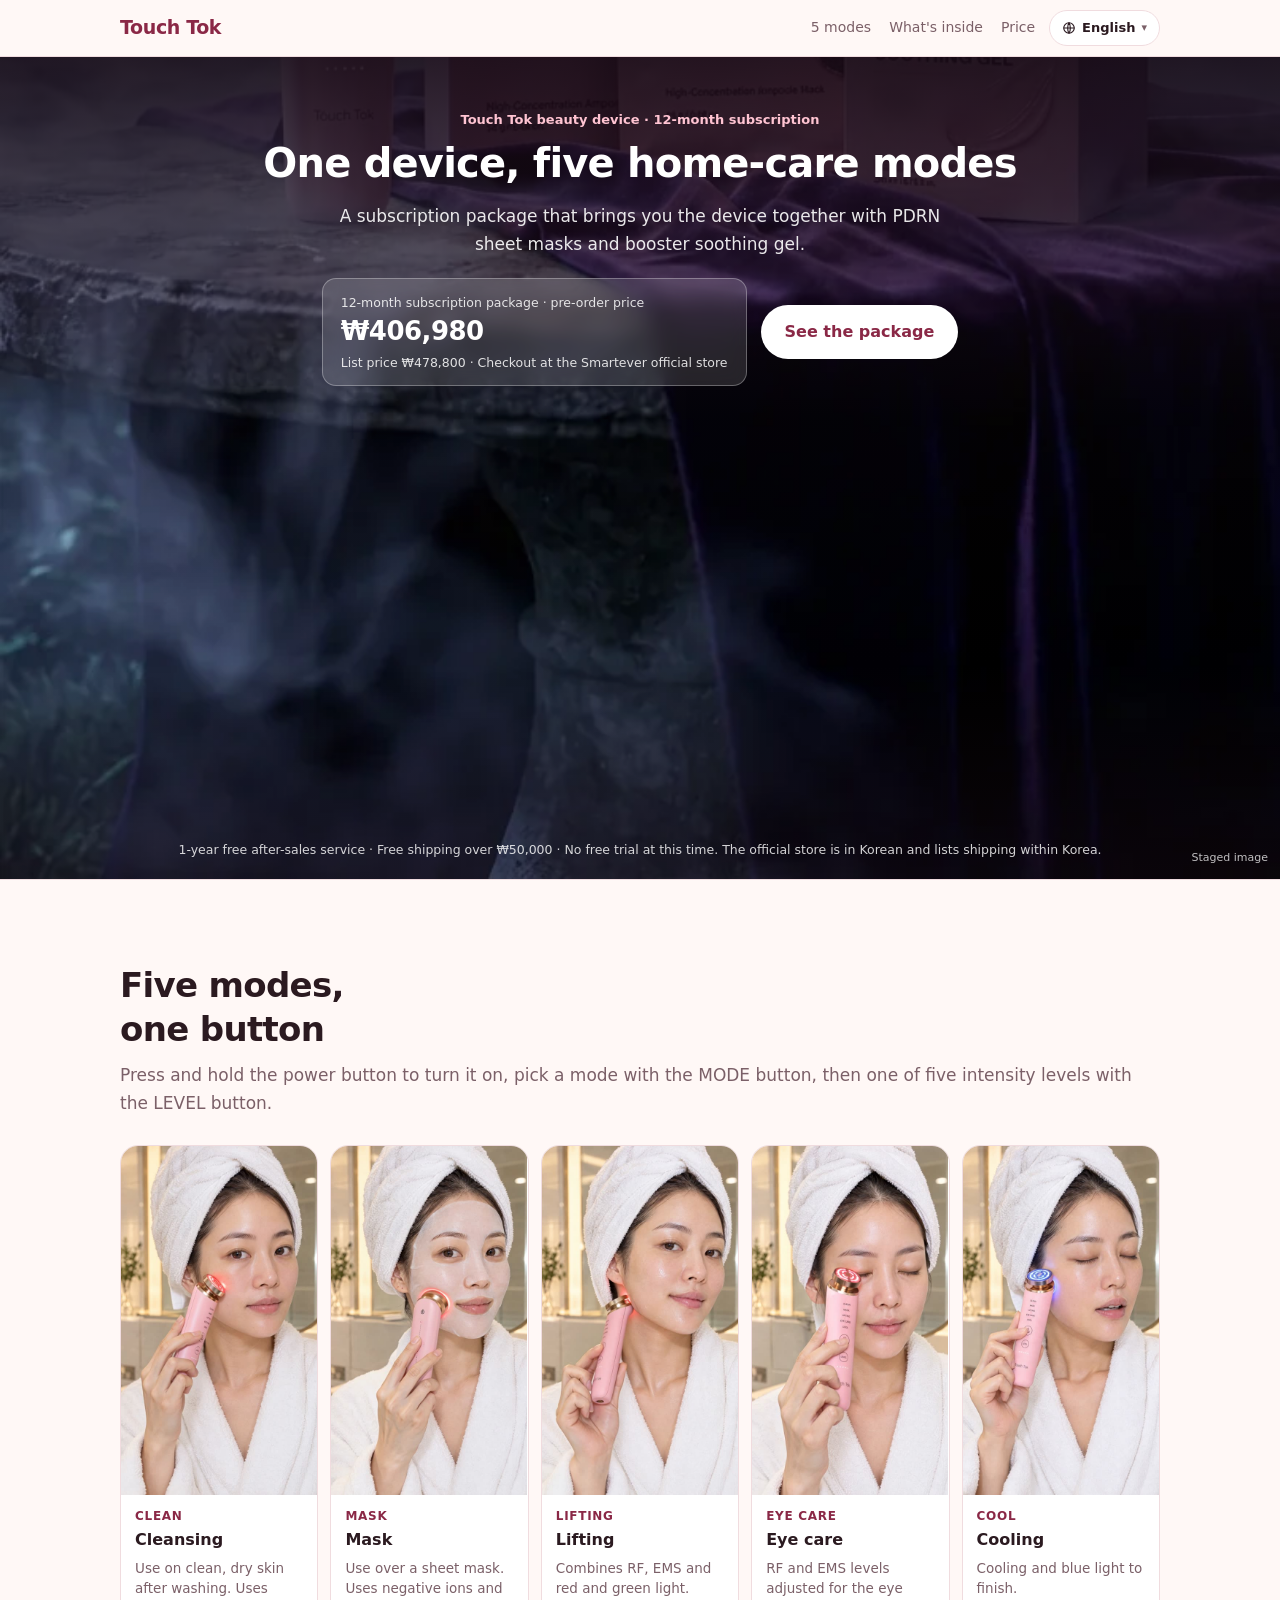
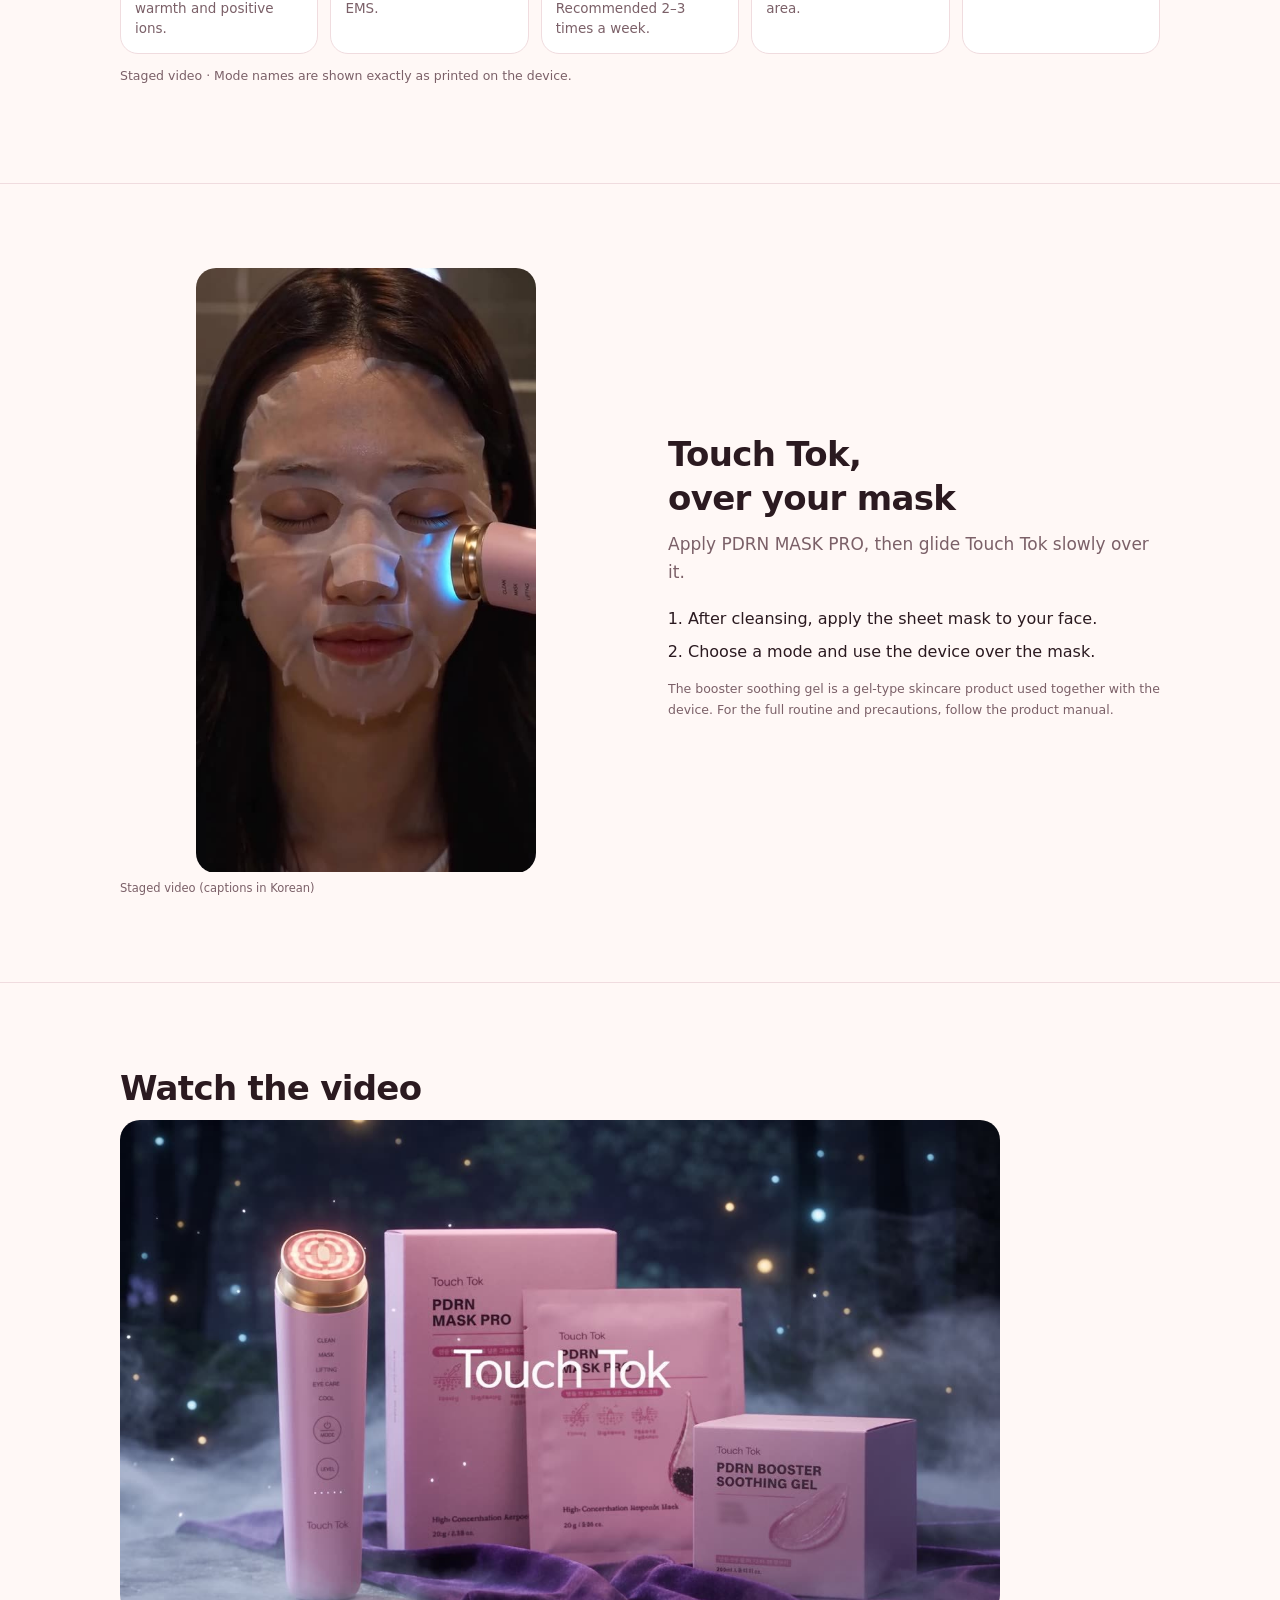
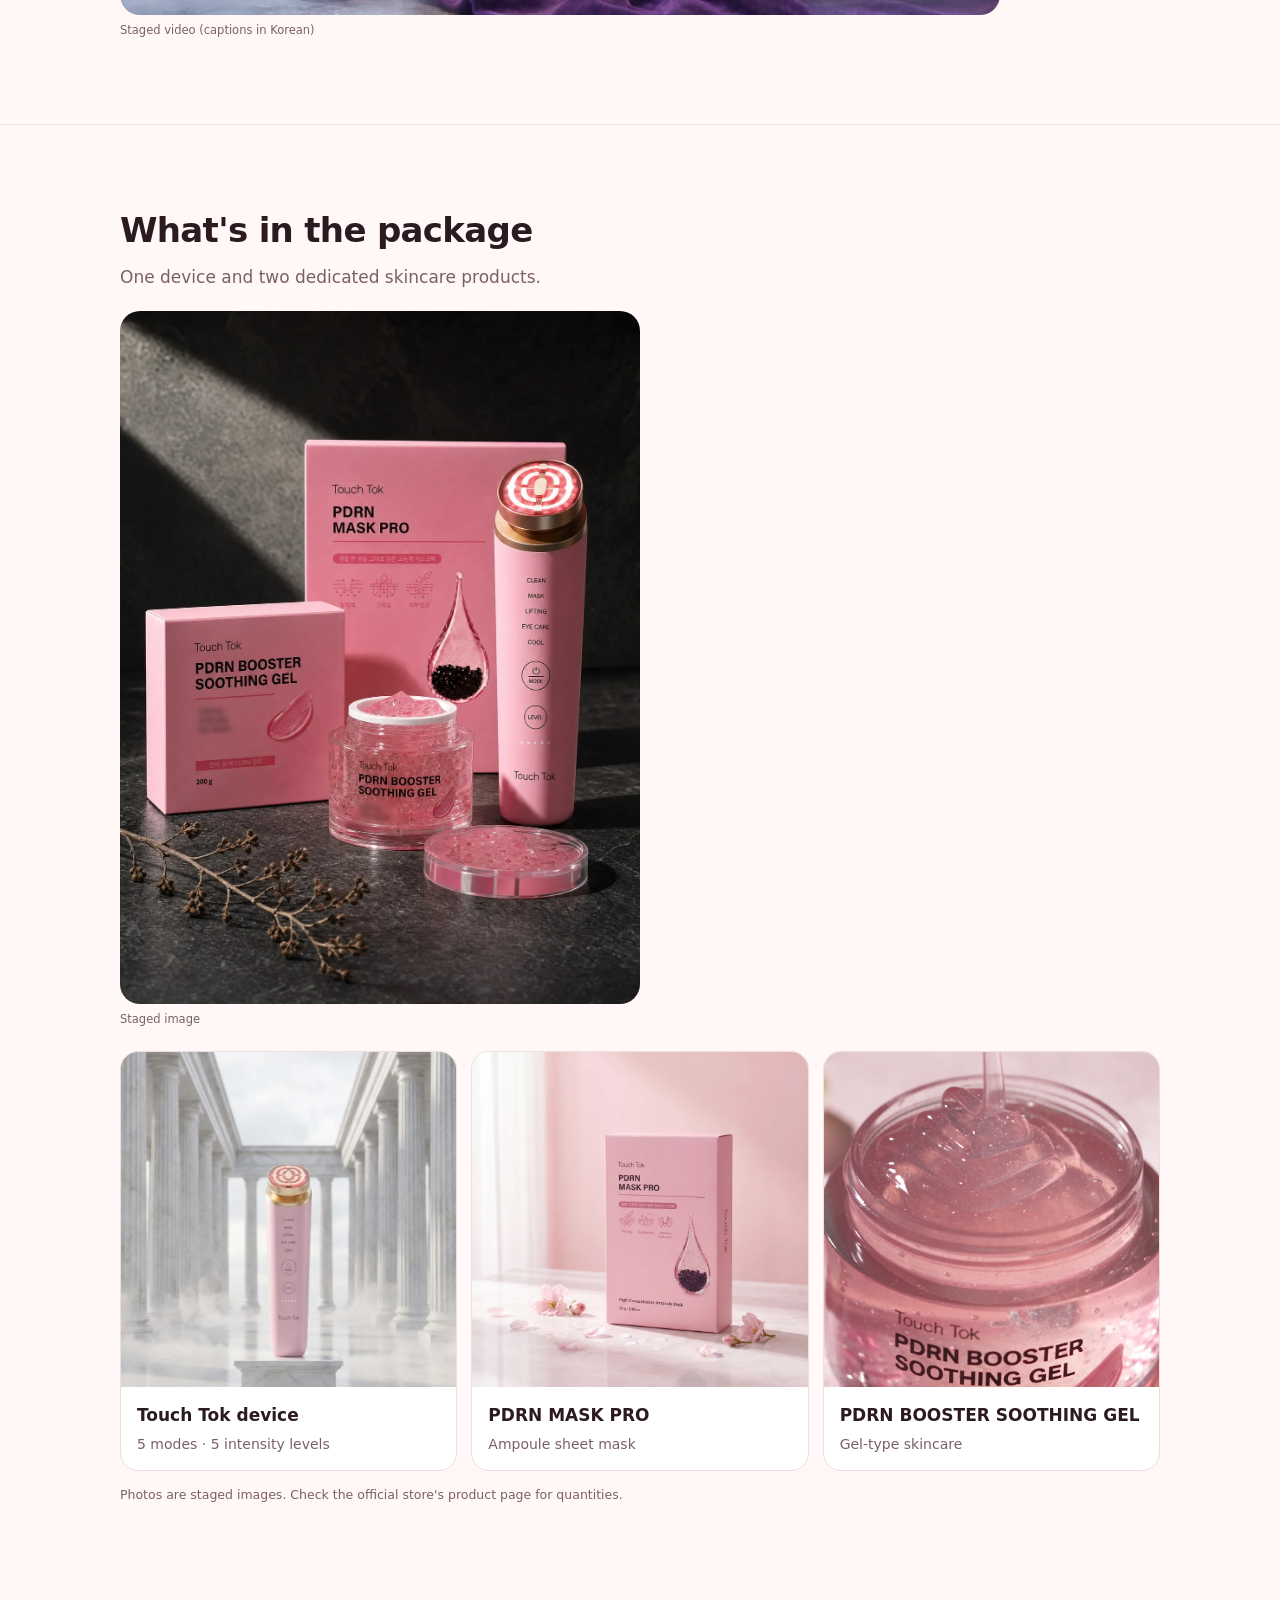
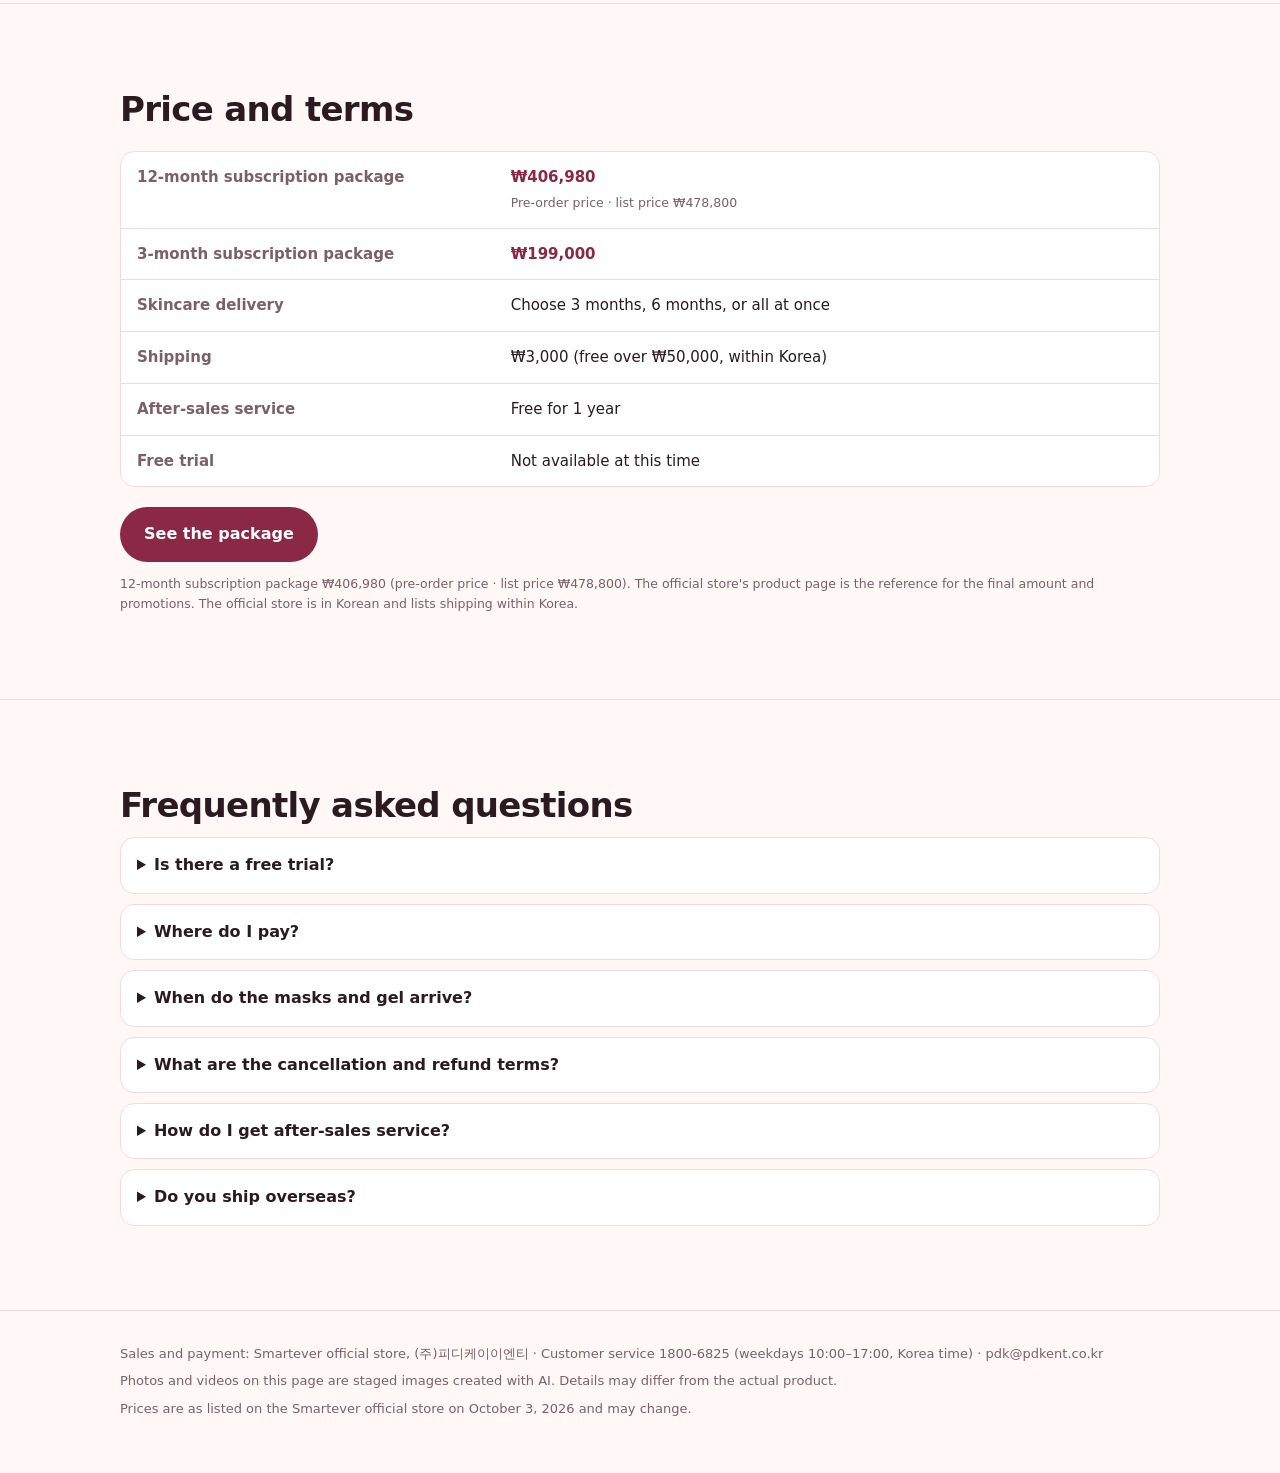
==== commit e030cb28: "5가지 모드 칸에 모드별 10초 영상 추가, 폰 첫 화면 배경 위치 조정 (OGV=4) img/mode-clean·mask·lifting·eyecare·cool 의 .mp4/.jp" ====
--- a/en/index.html
+++ b/en/index.html
@@ -1,8 +1,8 @@
 <!doctype html>
 <html lang="en"><head><meta charset="utf-8"><meta name="viewport" content="width=device-width,initial-scale=1">
 <title>Touch Tok | One device, five home-care modes</title><meta name="description" content="A 12-month subscription package: the Touch Tok beauty device with PDRN sheet masks and booster soothing gel."><link rel="canonical" href="https://touchtok.kr/en/"><meta property="og:url" content="https://touchtok.kr/en/"><link rel="alternate" hreflang="ko" href="https://touchtok.kr/"><link rel="alternate" hreflang="en" href="https://touchtok.kr/en/"><link rel="alternate" hreflang="ja" href="https://touchtok.kr/ja/"><link rel="alternate" hreflang="zh-Hans" href="https://touchtok.kr/zh/"><link rel="alternate" hreflang="es" href="https://touchtok.kr/es/"><link rel="alternate" hreflang="vi" href="https://touchtok.kr/vi/"><link rel="alternate" hreflang="x-default" href="https://touchtok.kr/">
-<meta property="og:type" content="website"><meta property="og:title" content="Touch Tok | One device, five home-care modes"><meta property="og:description" content="A 12-month subscription package: the Touch Tok beauty device with PDRN sheet masks and booster soothing gel."><meta property="og:image" content="https://touchtok.kr/assets/og.jpg?v=3">
-<link rel="stylesheet" href="../assets/site.css?v=3"></head><body>
+<meta property="og:type" content="website"><meta property="og:title" content="Touch Tok | One device, five home-care modes"><meta property="og:description" content="A 12-month subscription package: the Touch Tok beauty device with PDRN sheet masks and booster soothing gel."><meta property="og:image" content="https://touchtok.kr/assets/og.jpg?v=4">
+<link rel="stylesheet" href="../assets/site.css?v=4"></head><body>
 <header class="top"><div class="w"><a class="logo" href="./">Touch Tok</a><nav><a class="pc" href="#modes">5 modes</a><a class="pc" href="#set">What's inside</a><a href="#price">Price</a></nav>
 <details class="lang"><summary aria-label="Language"><svg width="14" height="14" viewBox="0 0 24 24" fill="none" stroke="currentColor" stroke-width="2" aria-hidden="true"><circle cx="12" cy="12" r="9"/><path d="M3 12h18M12 3c3 3.2 3 14.8 0 18M12 3c-3 3.2-3 14.8 0 18"/></svg>English</summary><div><a href="../" lang="ko">한국어</a><a href="../en/" lang="en" aria-current="page">English</a><a href="../ja/" lang="ja">日本語</a><a href="../zh/" lang="zh-Hans">简体中文</a><a href="../es/" lang="es">Español</a><a href="../vi/" lang="vi">Tiếng Việt</a></div></details></div></header>
 <main>
@@ -13,11 +13,10 @@
 <p class="lead">A subscription package that brings you the device together with PDRN sheet masks and booster soothing gel.</p>
 <div class="hbuy"><div class="price"><span class="fine">12-month subscription package · pre-order price</span><b>₩406,980</b><span class="fine">List price ₩478,800 · Checkout at the Smartever official store</span></div><a class="btn" href="https://smartever.co.kr/product/detail.html?product_no=33">See the package</a></div>
 <p class="fine">1-year free after-sales service · Free shipping over ₩50,000 · No free trial at this time. The official store is in Korean and lists shipping within Korea.</p></div></section>
-<section id="modes"><div class="w two"><div>
+<section id="modes"><div class="w">
 <h2>Five modes,<br>one button</h2>
-<p class="lead">Pick a mode with the MODE button and one of five intensity levels with the LEVEL button.</p>
-<ul class="modes"><li><span class="en">CLEAN</span><div><b>Cleansing</b> <span>The first step to wind down the day</span></div></li><li><span class="en">MASK</span><div><b>Mask</b> <span>For use over a sheet mask</span></div></li><li><span class="en">LIFTING</span><div><b>Lifting</b> <span>Firmness-care mode</span></div></li><li><span class="en">EYE CARE</span><div><b>Eye care</b> <span>For the eye area</span></div></li><li><span class="en">COOL</span><div><b>Cooling</b> <span>A cool finish</span></div></li></ul><p class="fine">Mode names are shown exactly as printed on the device.</p></div>
-<figure><div class="shot a45"><img src="../img/device.webp" alt="Front of the Touch Tok device" loading="lazy"></div><figcaption>Staged image</figcaption></figure></div></section>
+<p class="lead">Press and hold the power button to turn it on, pick a mode with the MODE button, then one of five intensity levels with the LEVEL button.</p>
+<ul class="mrow"><li><div class="shot"><video data-auto src="../img/mode-clean.mp4" poster="../img/mode-clean.jpg" aria-label="CLEAN · Cleansing" muted loop playsinline preload="none"></video></div><span class="en">CLEAN</span><b>Cleansing</b><p>Use on clean, dry skin after washing. Uses warmth and positive ions.</p></li><li><div class="shot"><video data-auto src="../img/mode-mask.mp4" poster="../img/mode-mask.jpg" aria-label="MASK · Mask" muted loop playsinline preload="none"></video></div><span class="en">MASK</span><b>Mask</b><p>Use over a sheet mask. Uses negative ions and EMS.</p></li><li><div class="shot"><video data-auto src="../img/mode-lifting.mp4" poster="../img/mode-lifting.jpg" aria-label="LIFTING · Lifting" muted loop playsinline preload="none"></video></div><span class="en">LIFTING</span><b>Lifting</b><p>Combines RF, EMS and red and green light. Recommended 2–3 times a week.</p></li><li><div class="shot"><video data-auto src="../img/mode-eyecare.mp4" poster="../img/mode-eyecare.jpg" aria-label="EYE CARE · Eye care" muted loop playsinline preload="none"></video></div><span class="en">EYE CARE</span><b>Eye care</b><p>RF and EMS levels adjusted for the eye area.</p></li><li><div class="shot"><video data-auto src="../img/mode-cool.mp4" poster="../img/mode-cool.jpg" aria-label="COOL · Cooling" muted loop playsinline preload="none"></video></div><span class="en">COOL</span><b>Cooling</b><p>Cooling and blue light to finish.</p></li></ul><p class="fine">Staged video · Mode names are shown exactly as printed on the device.</p></div></section>
 <section id="how"><div class="w two"><figure><div class="shot v9"><video src="../img/use.mp4" poster="../img/use.jpg" aria-label="Using Touch Tok over a sheet mask" autoplay muted loop playsinline preload="metadata"></video></div><figcaption>Staged video (captions in Korean)</figcaption></figure><div>
 <h2>Touch Tok,<br>over your mask</h2>
 <p class="lead">Apply PDRN MASK PRO, then glide Touch Tok slowly over it.</p>
@@ -40,4 +39,5 @@
 <section class="faq"><div class="w"><h2>Frequently asked questions</h2><details><summary>Is there a free trial?</summary><p>Not at this time.</p></details><details><summary>Where do I pay?</summary><p>At the Smartever official store (smartever.co.kr). The button below opens the product page. The store is in Korean.</p></details><details><summary>When do the masks and gel arrive?</summary><p>When ordering, you choose delivery over 3 months, 6 months, or all at once.</p></details><details><summary>What are the cancellation and refund terms?</summary><p>They follow the notice on the official store's product page. For questions, contact customer service at 1800-6825 (weekdays 10:00–17:00, Korea time).</p></details><details><summary>How do I get after-sales service?</summary><p>Purchases from the official seller come with 1 year of free after-sales service.</p></details><details><summary>Do you ship overseas?</summary><p>The official store currently lists shipping within Korea. If you are ordering from abroad, please check the product page first.</p></details></div></section>
 </main>
 <footer><div class="w"><p>Sales and payment: Smartever official store, (주)피디케이이엔티 · Customer service 1800-6825 (weekdays 10:00–17:00, Korea time) · pdk@pdkent.co.kr</p><p>Photos and videos on this page are staged images created with AI. Details may differ from the actual product.</p><p>Prices are as listed on the Smartever official store on October 3, 2026 and may change.</p></div></footer>
-<div class="sticky"><a class="btn" href="https://smartever.co.kr/product/detail.html?product_no=33">See the package · ₩406,980</a></div></body></html>+<div class="sticky"><a class="btn" href="https://smartever.co.kr/product/detail.html?product_no=33">See the package · ₩406,980</a></div>
+<script>(function(){var v=[].slice.call(document.querySelectorAll("video[data-auto]"));if(!("IntersectionObserver" in window)){v.forEach(function(x){x.controls=true});return}var o=new IntersectionObserver(function(es){es.forEach(function(e){if(e.isIntersecting){var p=e.target.play();if(p&&p.catch)p.catch(function(){})}else e.target.pause()})},{threshold:.5});v.forEach(function(x){o.observe(x)})})()</script></body></html>
--- a/assets/site.css
+++ b/assets/site.css
@@ -16,7 +16,7 @@
 .btn{display:inline-block;background:var(--berry);color:#fff;text-decoration:none;font-weight:700;padding:14px 24px;border-radius:999px;text-align:center}
 section{padding:52px 0;border-top:1px solid var(--line)}
 .hero{position:relative;border-top:0;padding:0;color:#fff;background:#1a1016;overflow:hidden}
-.hbg img{position:absolute;left:0;bottom:0;width:100%;height:auto;max-width:none;-webkit-mask-image:linear-gradient(180deg,transparent 0,#000 24%);mask-image:linear-gradient(180deg,transparent 0,#000 24%)}
+.hbg img{position:absolute;left:0;bottom:-22vw;width:100%;height:auto;max-width:none;-webkit-mask-image:linear-gradient(180deg,transparent 0,#000 24%);mask-image:linear-gradient(180deg,transparent 0,#000 24%)}
 .hero::after{content:"";position:absolute;inset:0;background:linear-gradient(180deg,rgba(22,10,20,.92) 0%,rgba(22,10,20,.78) 32%,rgba(22,10,20,.2) 54%,rgba(22,10,20,0) 72%,rgba(22,10,20,.5) 100%)}
 .hero .w{position:relative;z-index:1;min-height:700px;min-height:calc(100svh - 56px);padding-top:28px;padding-bottom:90vw}
 .hero .eyebrow{color:#ffc4d2}.hero .lead{color:rgba(255,255,255,.9);margin-bottom:16px}
@@ -38,10 +38,13 @@
 .shot{border-radius:20px;overflow:hidden;background:var(--pink)}.shot img,.shot video{width:100%;height:100%;object-fit:cover}
 .a34{aspect-ratio:3/4}.a45{aspect-ratio:4/5}.a45 img{object-position:50% 62%}.a11{aspect-ratio:1/1}.v16{aspect-ratio:16/9}
 .v9{aspect-ratio:9/16;max-width:340px;margin:0 auto}
-.modes{list-style:none;padding:0;margin:20px 0 12px;display:grid;gap:10px}
-.modes li{display:flex;gap:12px;align-items:baseline;background:#fff;border:1px solid var(--line);border-radius:14px;padding:13px 16px}
-.modes .en{font-weight:800;font-size:12px;letter-spacing:.06em;color:var(--berry);width:76px;flex:none}
-.modes span{color:var(--mut);font-size:14px}
+.mrow{list-style:none;padding:0 20px 4px;margin:22px -20px 12px;display:flex;gap:12px;overflow-x:auto;scroll-snap-type:x mandatory;scroll-padding:0 20px;-webkit-overflow-scrolling:touch;scrollbar-width:none}
+.mrow::-webkit-scrollbar{display:none}
+.mrow li{flex:0 0 64%;max-width:260px;scroll-snap-align:start;background:#fff;border:1px solid var(--line);border-radius:18px;overflow:hidden;padding-bottom:14px}
+.mrow .shot{border-radius:0;aspect-ratio:9/16}
+.mrow .en{display:block;font-weight:800;font-size:12px;letter-spacing:.06em;color:var(--berry);margin:12px 14px 0}
+.mrow b{display:block;margin:0 14px;font-size:16px}
+.mrow p{margin:4px 14px 0;color:var(--mut);font-size:13.5px;line-height:1.5}
 ol{padding-left:20px;margin:0 0 14px}ol li{margin:6px 0}
 .cards{display:grid;gap:14px;margin:22px 0 14px}
 .card{display:flex;align-items:center;background:#fff;border:1px solid var(--line);border-radius:18px;overflow:hidden;text-decoration:none}
@@ -61,9 +64,10 @@
 html:lang(zh) body{font-family:"PingFang SC","Microsoft YaHei","Noto Sans SC","Noto Sans CJK SC",sans-serif;word-break:normal}
 @media(min-width:800px){.top nav .pc{display:inline}.hero::after{background:linear-gradient(180deg,rgba(22,10,20,.9) 0%,rgba(22,10,20,.62) 26%,rgba(22,10,20,.12) 44%,rgba(22,10,20,0) 74%,rgba(22,10,20,.45) 100%)}
 .hero .w{min-height:0;padding-top:52px;padding-bottom:38.5vw;text-align:center}
-.hero h1 br{display:none}.hero .lead{max-width:640px;margin:0 auto 20px}
+.hbg img{bottom:0}.hero h1 br{display:none}.hero .lead{max-width:640px;margin:0 auto 20px}
 .hbuy{display:flex;justify-content:center;align-items:center;gap:14px}.hero .price{text-align:left;padding:10px 18px}.hero .btn{display:inline-block}
 .hero>.w>.fine{display:block;position:absolute;left:20px;right:20px;bottom:18px;margin:0}.hcap{bottom:12px}.two{grid-template-columns:1fr 1fr;gap:56px;align-items:center}
 h1{font-size:56px}h2{font-size:34px}section{padding:84px 0}.cards{grid-template-columns:repeat(3,1fr)}
 html:lang(en) h1,html:lang(es) h1,html:lang(vi) h1{font-size:40px}html:lang(ja) h1{font-size:50px}
+.mrow{margin:28px 0 12px;padding:0;display:grid;grid-template-columns:repeat(5,1fr);overflow:visible}.mrow li{max-width:none}
 .card{display:block}.card .ph{width:auto}.sticky{display:none}footer{padding-bottom:48px}.film{max-width:880px}}
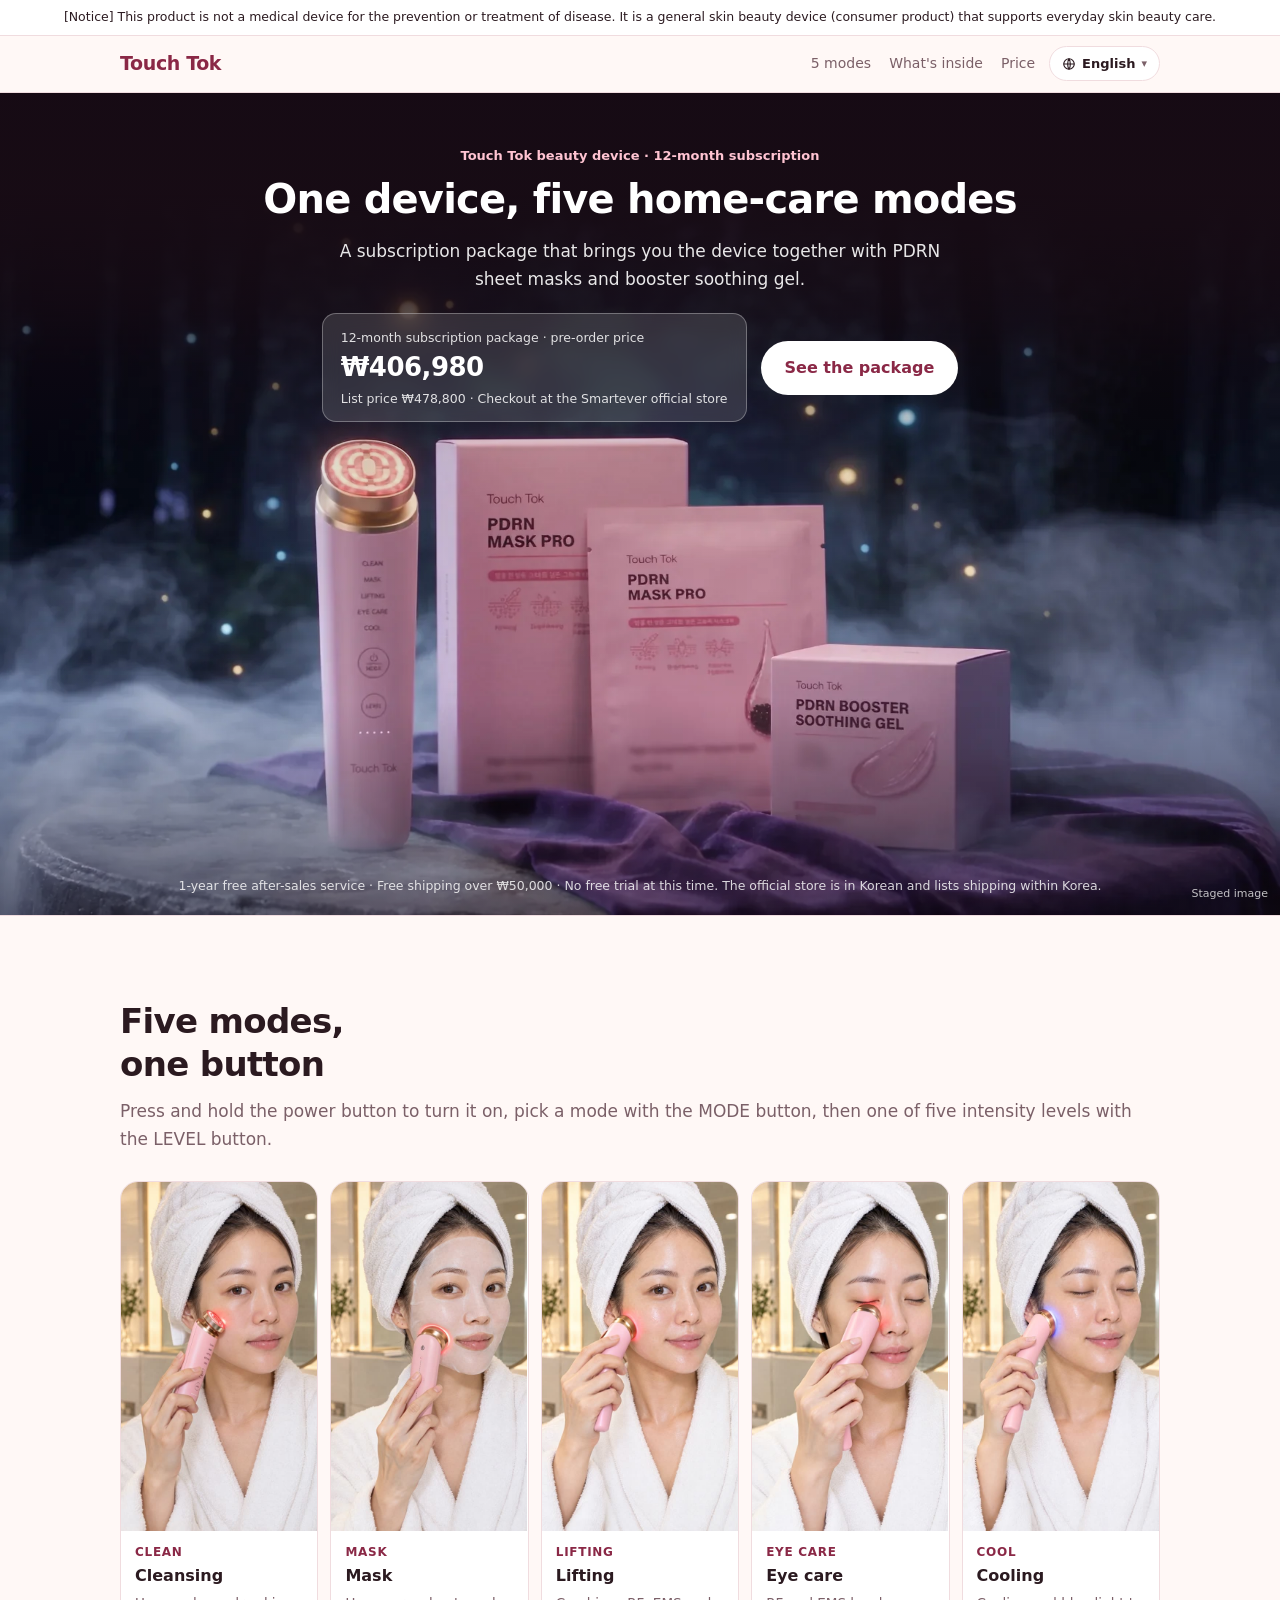
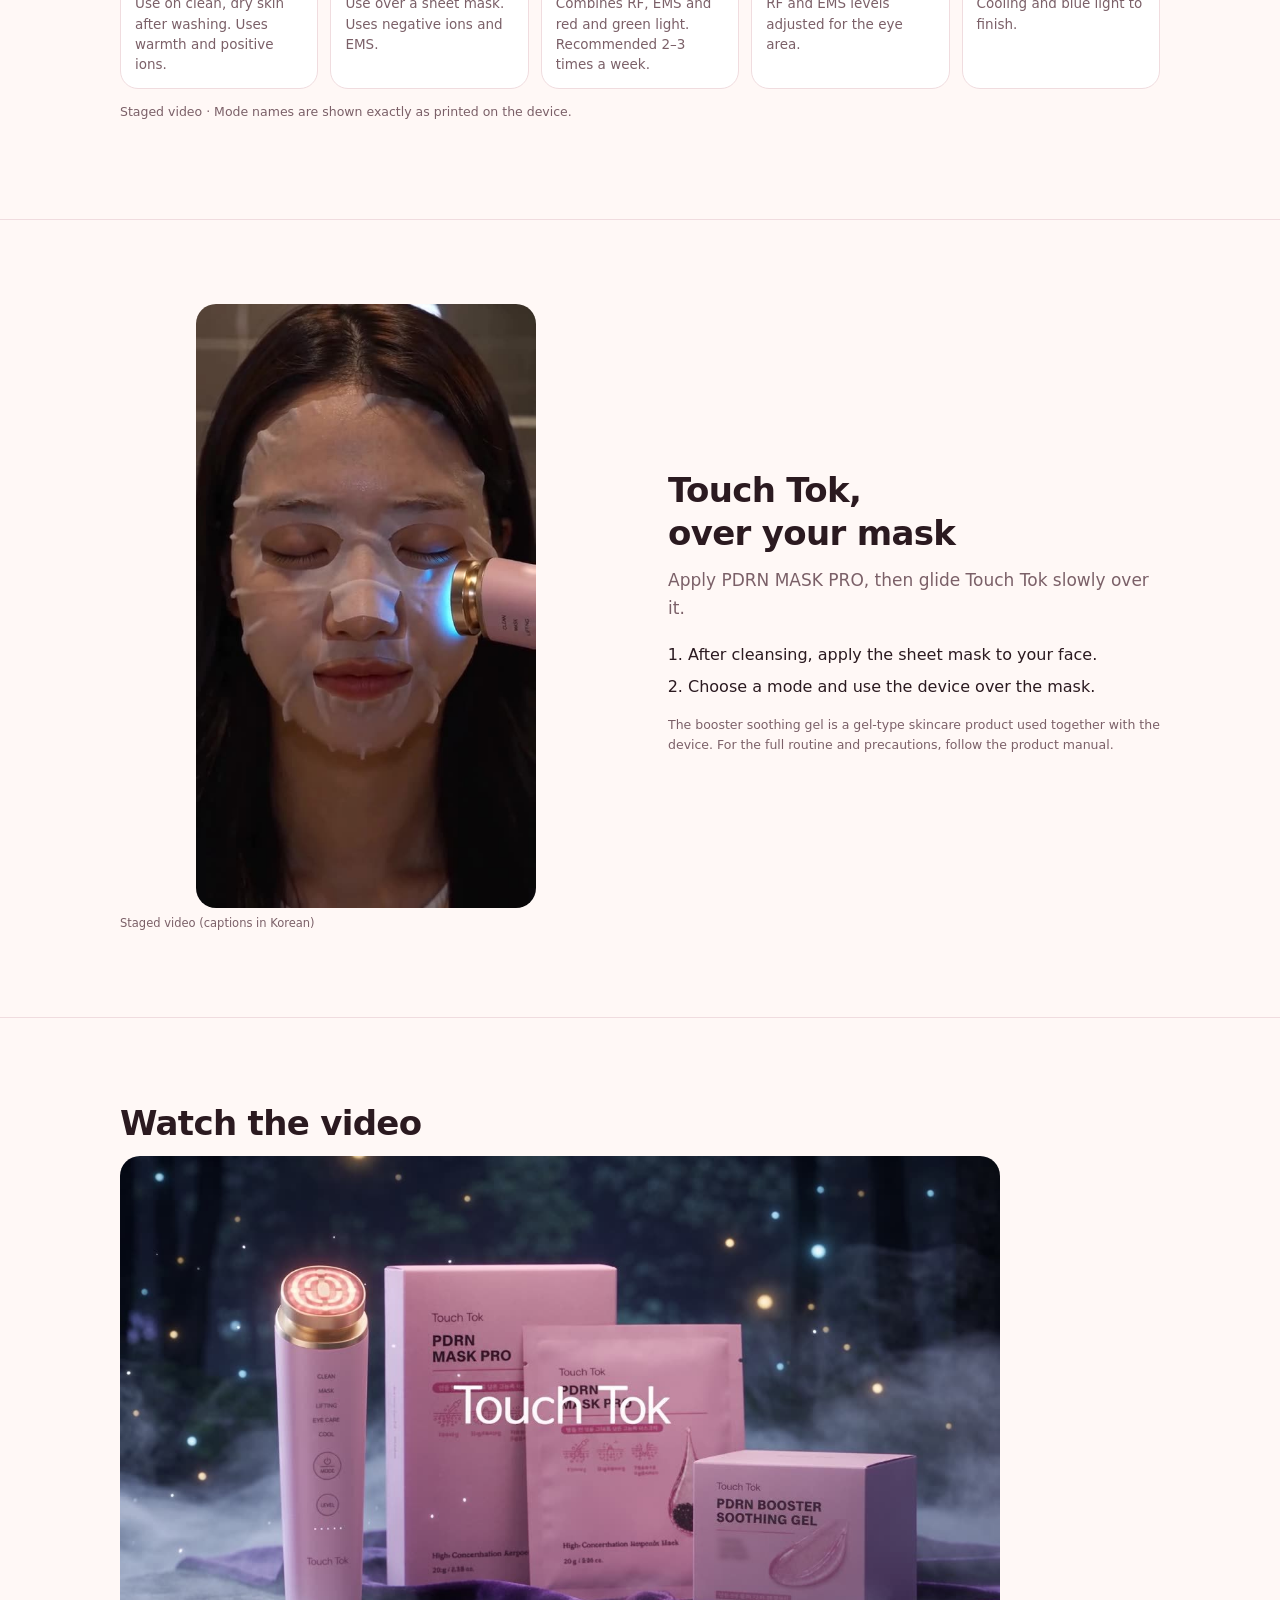
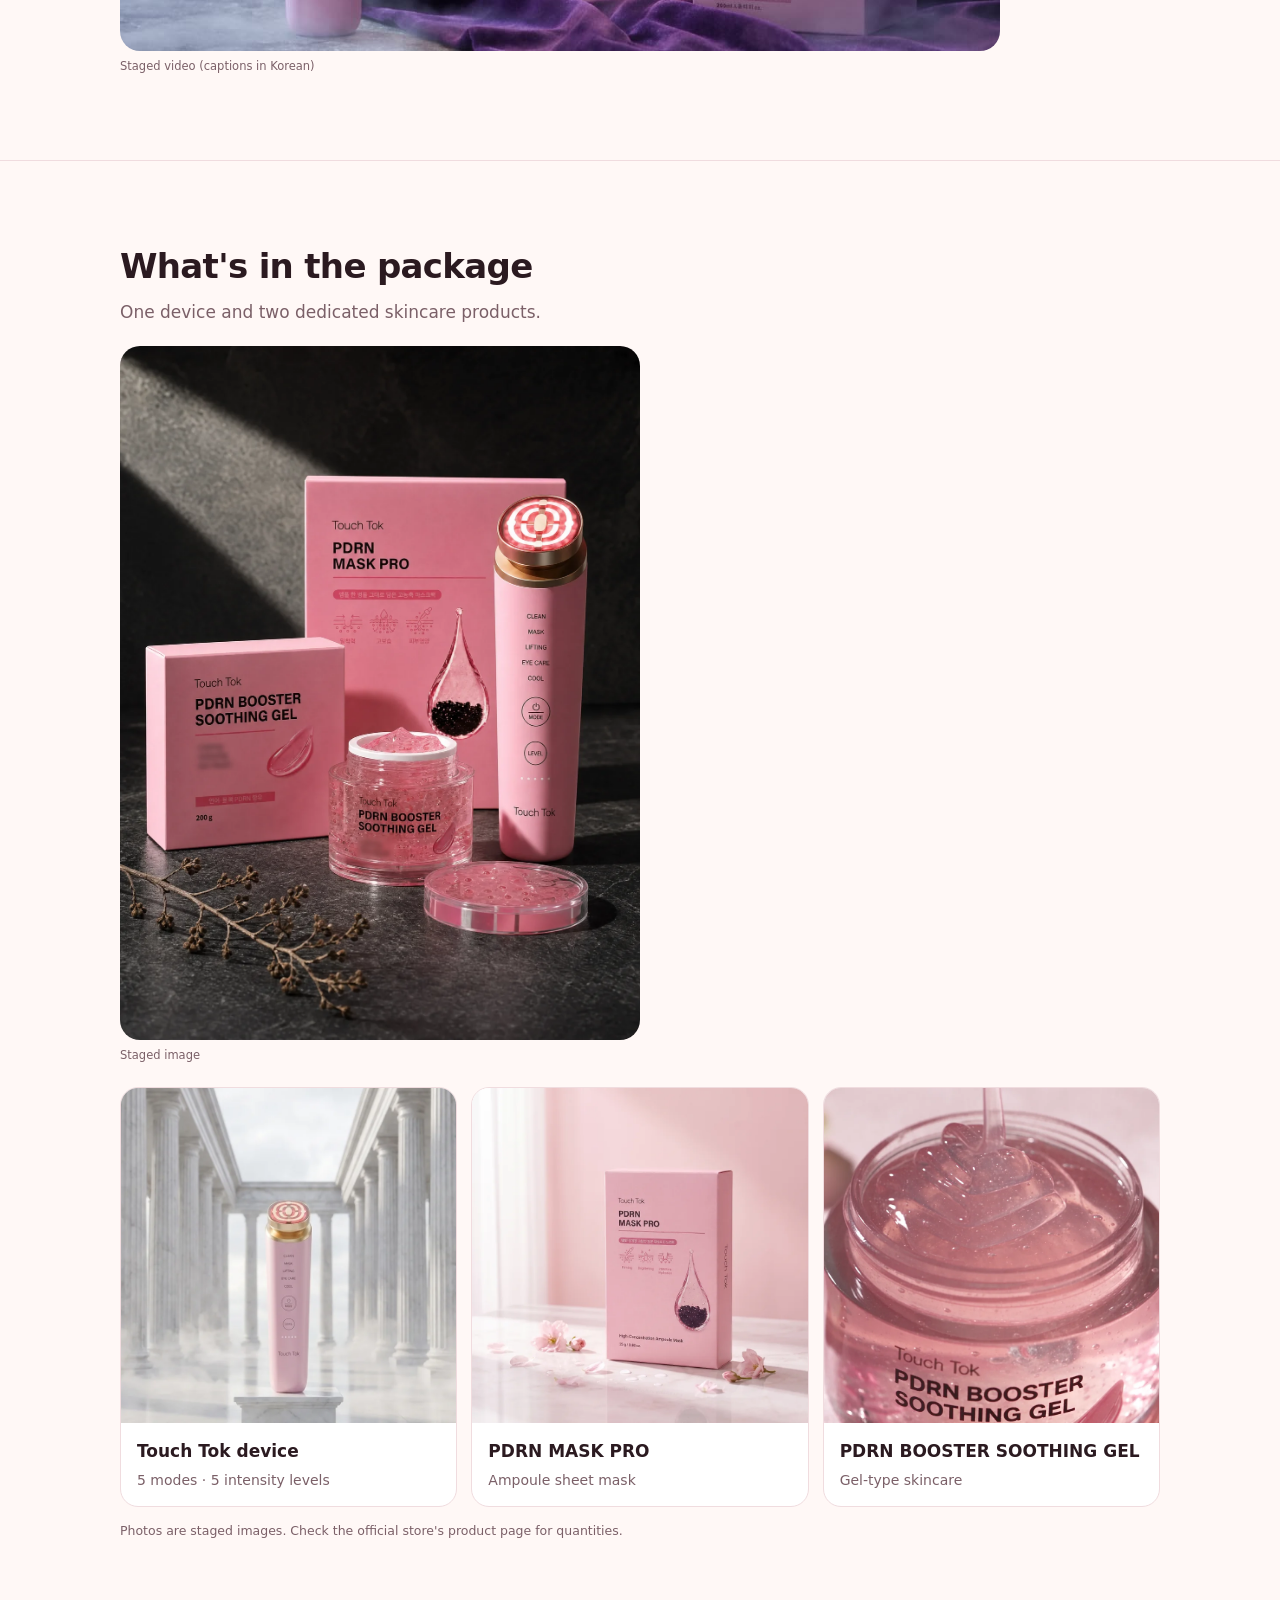
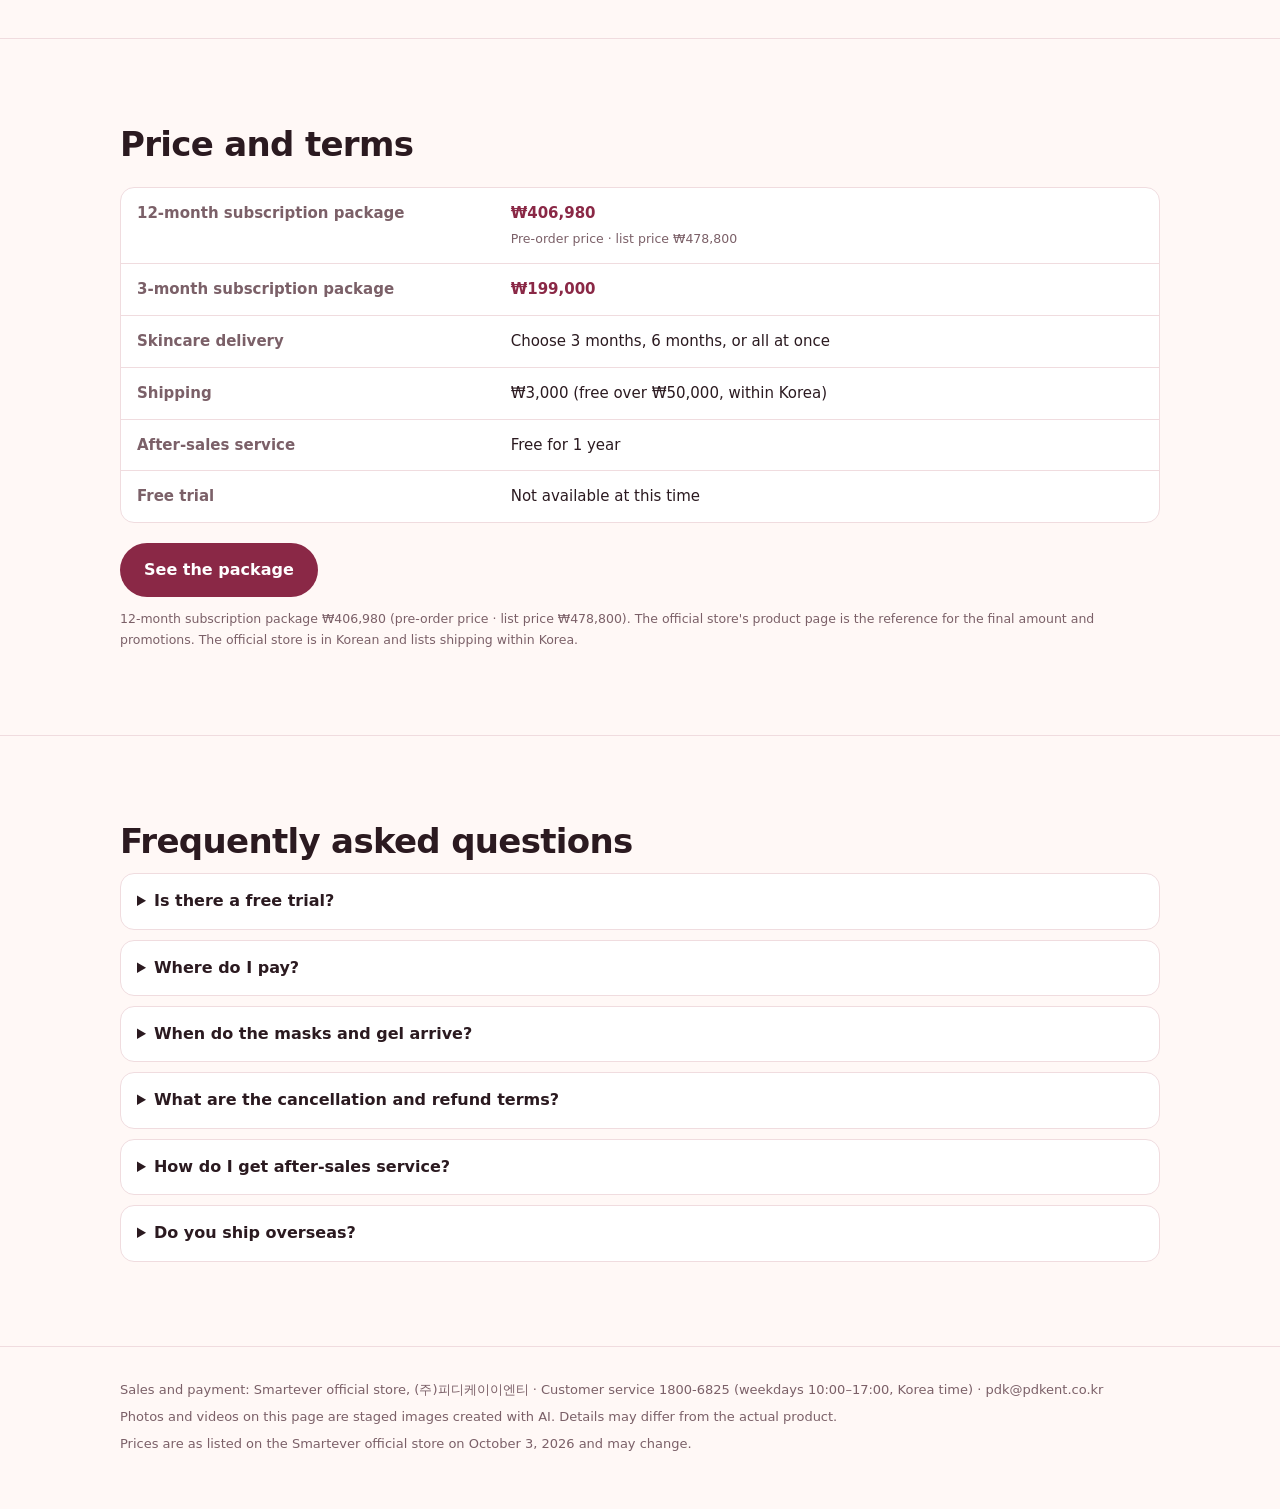
==== commit f3464f76: "법적 표기 정리: 페이지 최상단 안내 한 줄 추가, 한국어 모드 이름 리프팅 → 탄력 관리 (OGV=5) 6개 언어 페이지 최상단에 '의료기기가 아닌 일반 피부 미용기기(공산품)'" ====
--- a/en/index.html
+++ b/en/index.html
@@ -1,8 +1,8 @@
 <!doctype html>
 <html lang="en"><head><meta charset="utf-8"><meta name="viewport" content="width=device-width,initial-scale=1">
 <title>Touch Tok | One device, five home-care modes</title><meta name="description" content="A 12-month subscription package: the Touch Tok beauty device with PDRN sheet masks and booster soothing gel."><link rel="canonical" href="https://touchtok.kr/en/"><meta property="og:url" content="https://touchtok.kr/en/"><link rel="alternate" hreflang="ko" href="https://touchtok.kr/"><link rel="alternate" hreflang="en" href="https://touchtok.kr/en/"><link rel="alternate" hreflang="ja" href="https://touchtok.kr/ja/"><link rel="alternate" hreflang="zh-Hans" href="https://touchtok.kr/zh/"><link rel="alternate" hreflang="es" href="https://touchtok.kr/es/"><link rel="alternate" hreflang="vi" href="https://touchtok.kr/vi/"><link rel="alternate" hreflang="x-default" href="https://touchtok.kr/">
-<meta property="og:type" content="website"><meta property="og:title" content="Touch Tok | One device, five home-care modes"><meta property="og:description" content="A 12-month subscription package: the Touch Tok beauty device with PDRN sheet masks and booster soothing gel."><meta property="og:image" content="https://touchtok.kr/assets/og.jpg?v=4">
-<link rel="stylesheet" href="../assets/site.css?v=4"></head><body>
+<meta property="og:type" content="website"><meta property="og:title" content="Touch Tok | One device, five home-care modes"><meta property="og:description" content="A 12-month subscription package: the Touch Tok beauty device with PDRN sheet masks and booster soothing gel."><meta property="og:image" content="https://touchtok.kr/assets/og.jpg?v=5">
+<link rel="stylesheet" href="../assets/site.css?v=5"></head><body><p class="legal">[Notice] This product is not a medical device for the prevention or treatment of disease. It is a general skin beauty device (consumer product) that supports everyday skin beauty care.</p>
 <header class="top"><div class="w"><a class="logo" href="./">Touch Tok</a><nav><a class="pc" href="#modes">5 modes</a><a class="pc" href="#set">What's inside</a><a href="#price">Price</a></nav>
 <details class="lang"><summary aria-label="Language"><svg width="14" height="14" viewBox="0 0 24 24" fill="none" stroke="currentColor" stroke-width="2" aria-hidden="true"><circle cx="12" cy="12" r="9"/><path d="M3 12h18M12 3c3 3.2 3 14.8 0 18M12 3c-3 3.2-3 14.8 0 18"/></svg>English</summary><div><a href="../" lang="ko">한국어</a><a href="../en/" lang="en" aria-current="page">English</a><a href="../ja/" lang="ja">日本語</a><a href="../zh/" lang="zh-Hans">简体中文</a><a href="../es/" lang="es">Español</a><a href="../vi/" lang="vi">Tiếng Việt</a></div></details></div></header>
 <main>
--- a/assets/site.css
+++ b/assets/site.css
@@ -4,6 +4,7 @@
 img,video{max-width:100%;display:block}a{color:inherit}
 .w{max-width:1080px;margin:0 auto;padding:0 20px}
 .draft{background:var(--ink);color:#fff;text-align:center;font-size:12px;padding:6px}
+.legal{margin:0;background:#fff;color:var(--ink);border-bottom:1px solid var(--line);text-align:center;font-size:12.5px;line-height:1.5;padding:8px 20px}
 .top{position:sticky;top:0;z-index:5;background:rgba(255,248,246,.92);backdrop-filter:blur(8px);border-bottom:1px solid var(--line)}
 .top .w{display:flex;align-items:center;height:56px}
 .logo{font-weight:800;font-size:19px;letter-spacing:-.02em;text-decoration:none;color:var(--berry);white-space:nowrap}
